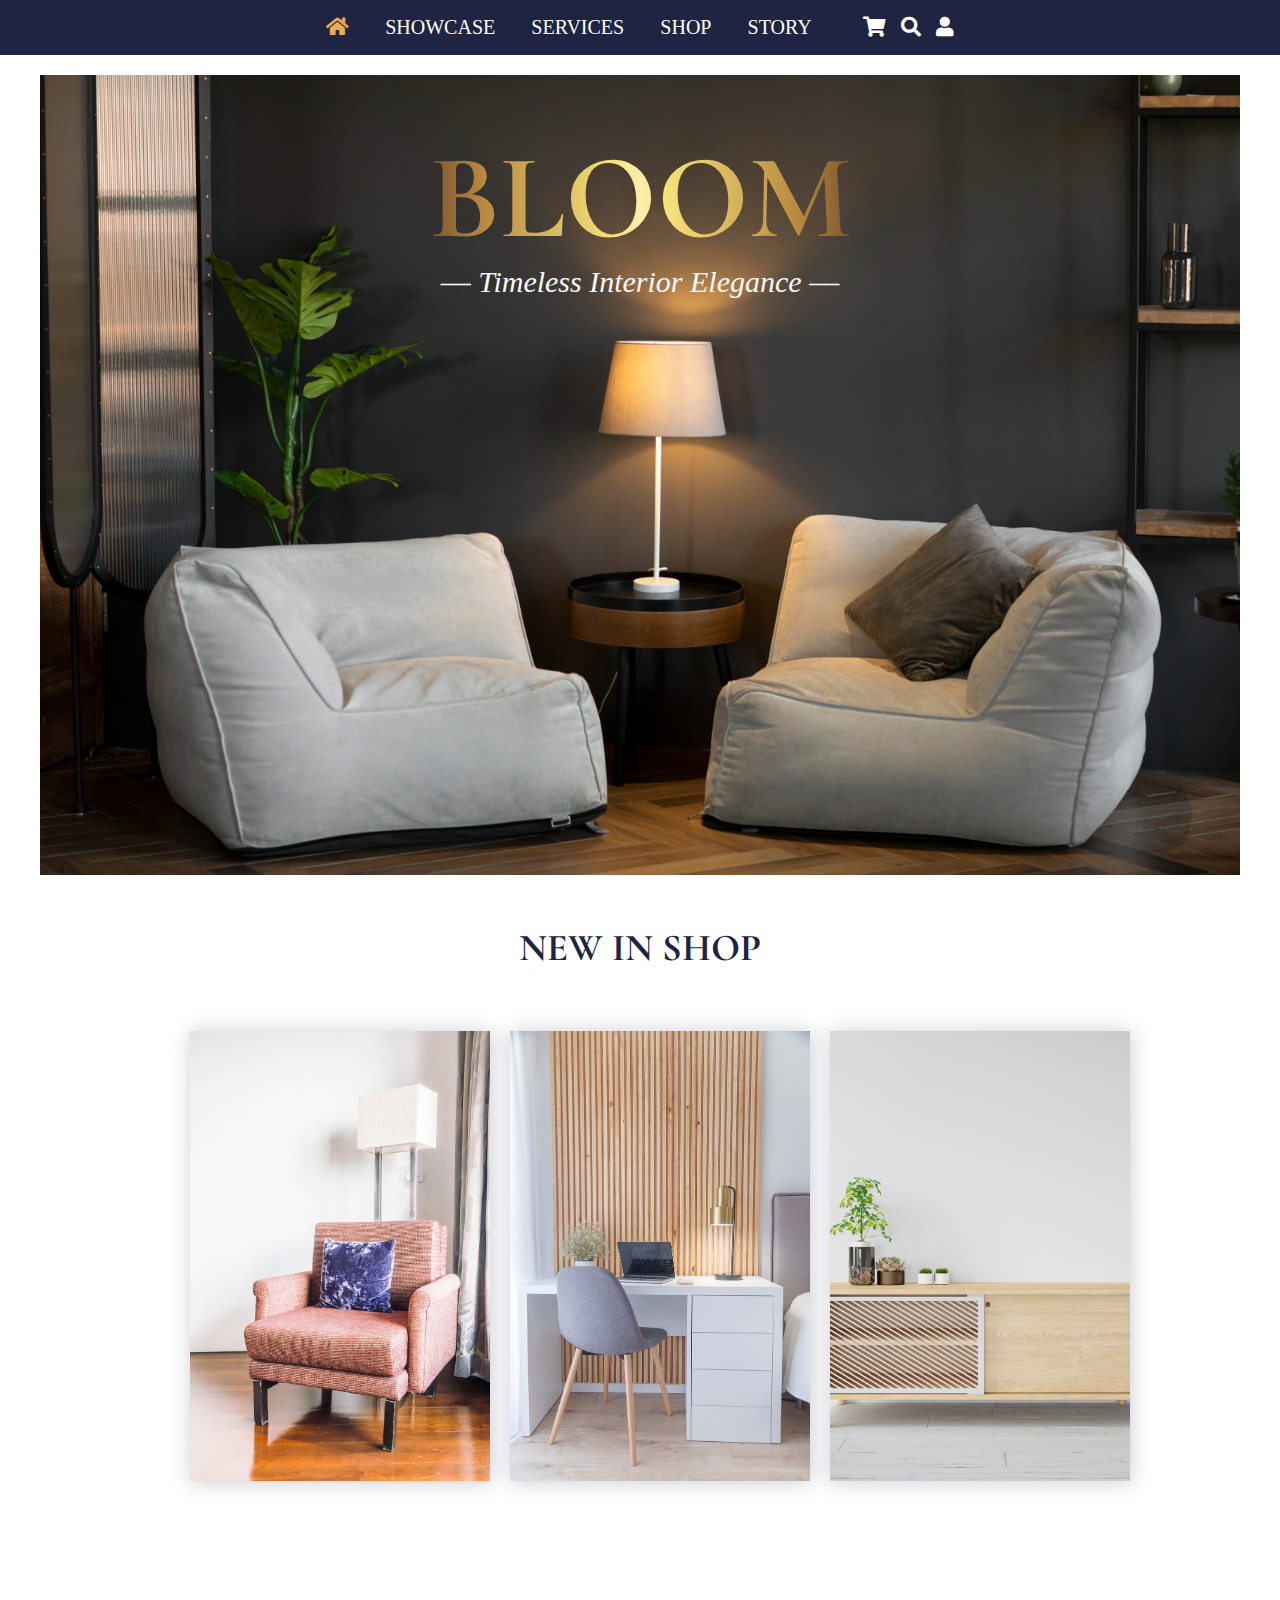
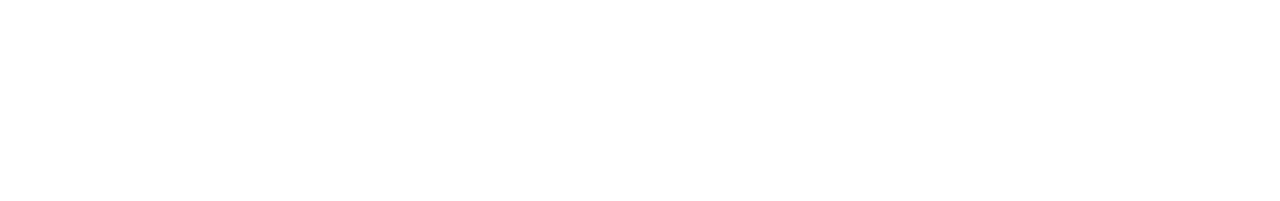
==== index.html @ 9bea9d1a "initial commit" ====
<!DOCTYPE html>
<html>
  <head>
    <title>
        Bloom design
    </title>
    <meta name="viewport" content="width=device-width, initial-scale=1.0">
    <link rel="stylesheet" type="text/css" href="css/main.css" />
    <link rel="stylesheet" href="https://cdnjs.cloudflare.com/ajax/libs/font-awesome/5.15.3/css/all.min.css" />
    <link rel="preconnect" href="https://fonts.googleapis.com">
    <link rel="preconnect" href="https://fonts.gstatic.com" crossorigin>
    <link href="https://fonts.googleapis.com/css2?family=Cormorant+Garamond&display=swap" rel="stylesheet">
    <link rel="preconnect" href="https://fonts.googleapis.com">
    <link rel="preconnect" href="https://fonts.gstatic.com" crossorigin>
    <link href="https://fonts.googleapis.com/css2?family=Cormorant+Garamond&display=swap" rel="stylesheet">
  </head>
    
  <body>
      
    <nav class="navbar">
      <div class="menu-icon" id="menu-icon">
          <div class="bar"></div>
          <div class="bar"></div>
          <div class="bar"></div>
      </div>
      <ul class="menu" id="menu">
          <li class="nav-active"><i class="fas fa-home"></i></li>
          <li>Showcase</li>
          <li>Services</li>
          <li onclick="openShop()">Shop</li>
          <li>Story</li>
          <div class="icons">
              <li onclick="openCart()"><i class="fas fa-shopping-cart"></i></li>
              <li><i class="fas fa-search"></i></li>
              <li><i class="fas fa-user"></i></li>
          </div>
      </ul>
  </nav>
  

    <div class="front-frame">
      <h1 class="bloom-text">Bloom</h1>
      <img src="images/darkpic.jpg" alt="flowers">
      <p>–– Timeless Interior Elegance ––</p>
    </div>

    <div class="new-container">
      <h1>New in Shop</h1>
      <ul class="new-items">
          <li><img src="images/pink-chair.jpg" alt="flowers"></li>
          <li><img src="images/white-table.jpg" alt="flowers"></li>
          <li><img src="images/tv-table.jpg" alt="flowers"></li>
      </ul>
  </div>
  

    <script src = "js/main.js" ></script>
  </body>
</html>
---- css/main.css ----
body {
    margin: 0;
    padding: 0;
    display: flex;
    justify-content: center;
    font-size: 16px;
    /* font-family: 'Cormorant Garamond', serif; */
}

h1 {
    font-family: 'Cormorant Garamond', serif;
}

button {
    cursor: pointer;
    transition: 0.5s;
    border-style: none;
    font-family: Georgia, 'Times New Roman', Times, serif;
}

/* navbar */

nav {
    display: flex;
    justify-content: center;
    background-color: #202443;
    width: 100%;
    position: fixed;
    z-index: 100;
}

nav ul {
    list-style: none;
    display: flex;
    width: 700px;
    justify-content: space-evenly;
    align-items: center;
    padding: 0;
}

nav li {
    color: #ffffff;
    text-transform: uppercase;
    font-size: 20px;
    cursor: pointer;
    transition: 0.5s;
}

.icons {
    display: flex;
    align-items: center;
}

.icons li {
    margin-left: 15px;
}

nav li:hover, .nav-active {
    color: #e8ac54;
}

/* Hamburger icon */

.menu-icon {
    display: none; /* Hide by default for wider screens */
    cursor: pointer;
}

.bar {
    width: 30px;
    height: 3px;
    background-color: #fff;
    margin: 6px 0;
    transition: 0.4s;
}

/* Responsive styles for smaller screens */

@media screen and (max-width: 1000px) {
    .menu-icon {
        display: block;
    }

    .menu {
        display: none; /* Hide the menu items by default */
    }

    .menu.active {
        display: block; /* Show the menu items when active */
    }
}


/* frontpage */

.front-frame {
    display: flex;
    flex-direction: column;
    width: auto;
    margin-top: 75px;
}

.front-frame img {
    width: 1200px;
    align-self: center;
}

.front-frame h1 {
    text-transform: uppercase;
    font-size: 120px;
    margin: 0;
    font-weight: bold;
    background-image: linear-gradient(
     to right,
     #462523 0,
     #b98940 20%,
     #f6e27a 45%,
     #fcefae 50%,
     #f6e27a 55%,
     #b98940 80%,
     #462523 100%
     );
    color:transparent;
    -webkit-background-clip:text;
}

.bloom-text {
    position: absolute;
    padding: 50px;
    align-self: center;
}

.front-frame p {
    font-style: italic;
    position: absolute;
    align-self: center;
    padding-top: 160px;
    font-size: 30px;
    color: #f8f8f8;
}

@media screen and (max-width: 1000px) {
    .front-frame {
        width: 100%;
        height: 50%;
    }
}

/* new items */

.new-container {
    position: absolute;
    margin-top: 900px;
    text-transform: uppercase;
    width: 80%;
    text-align: center;
    padding-bottom: 300px;
}

.new-container h1{
    font-size: 38px;
    margin-bottom: 60px;
    color: #202443;
}

.new-items {
    display: flex;
    justify-content: center;
    list-style: none;
}

.new-items li {
    /* border: 1px solid red; */
    margin-right: 20px;
}

.new-items li:last-child {
    margin-right: 0;
}

.new-items li img{
    width: 300px;
    aspect-ratio: 2/3;
    object-fit: cover;
    box-shadow: 1px 1px 20px #2024433a;
}

/* shop grid */

.search-container {
    margin-top: 100px;
    position: absolute;
  }
  
  .shop-search {
    padding: 8px 12px;
    font-size: 16px;
    border: 1px solid #ccc;
    border-radius: 4px;
    outline: none;
    width: 250px;
  }
  
  .search-button {
    position: absolute;
    top: 50%;
    right: 0px;
    transform: translateY(-50%);
    background-color: #202443;
    border: none;
    border-top-right-radius: 4px;
    border-bottom-right-radius: 4px;
    padding: 8px;
    cursor: pointer;
    font-size: 18px;
  }
  
  .search-button i {
    color: white;
  }

.grid-container {
    display: grid;
    grid-template-columns: repeat(3, 1fr);
    gap: 40px;
    max-width: 1000px;
    margin-top: 200px;
    justify-content: center;
    margin-bottom: 100px;
    padding-left: 10%;
    padding-right: 10%;
  }
  
  .grid-item {
    aspect-ratio:8/10;
    display: flex;
    position: relative;
    box-shadow: 1px 1px 20px #2024433a;
    cursor: pointer;
    transition: 0.5s;
    border-radius: 4px;
  }

  .grid-item:hover {
    transform: scale(1.02);
  }
  
  .grid-item img {
    width: 100%;
    height: 100%;
    object-fit: cover;
    position: relative;
    overflow: hidden;
  }
  
  .item-container {
    display: flex;
    justify-content: space-evenly;
    position: absolute;
    background-color: #f7f6f6;
    width: 100%;
    bottom: 0;
    font-size: 20px;
  }


/* responsive adjustments */

@media screen and (max-width: 1000px) {
    .grid-container {
        grid-template-columns: repeat(2, 0.5fr);
    }
    .zoomed-item-container {
        grid-template-columns: repeat(1, 1fr);
    }
}

@media screen and (max-width: 800px) {
    .grid-container {
        grid-template-columns: 0.7fr;
    }
}

/* item zoomed shop */

.zoomed-item-container {
    display: grid;
    margin-top: 150px;
    background-color: #f2f2f2;
    max-width: 1200px;
    width: 90%;
    box-shadow: 1px 1px 20px #2024433a;
}

.item-info {
    line-height: 2em;
    font-size: 30px;
    text-align: center;
    align-self: center;
}

.item-price {
    font-size: 22px;
    color: #202443;
}

.item-name, .item-price {
    margin: 0;
}

.item-image {
    width: 100%;
}

.input {
    appearance: textfield; 
    width: 70px;
    height: 30px;
    padding: 8px 12px;
    font-size: 20px;
    border: 1px solid #ccc;
    border-radius: 4px;
    outline: none;
    text-align: center;
  }

  .input:focus {
    box-shadow: 0 0 4px #E6B61D;
    border-color: #E6B61D;
  }

  .input::-webkit-inner-spin-button,
  .input::-webkit-outer-spin-button {
    -webkit-appearance: none;
    margin: 0;
  }

.input-wrapper {
    display: flex;
    justify-content: center;
    padding: 0px;
    margin: 30px;
}

.input-control {
    display: flex;
}

.input-control button {
    background-color: #202443;
    color: #f2f2f2;
    width: 25px;
    height: 25px;
    font-size: 20px;
}

.input-control button:hover {
    background-color: #383e6ff6;
}

.plus {
    border-top-right-radius: 4px;
}

.minus {
    align-self: flex-end;
    justify-self: flex-start;
    position: absolute;
    border-bottom-right-radius: 4px;
}

.add-cart {
    border: none;
    background-color: #E6B61D;
    padding: 20px;
    font-size: 18px;
    text-transform: uppercase;
    border-radius: 4px;
    margin-bottom: 30px;
    margin-top: 20px;
}

.add-cart:hover, .cart-total-container button:hover {
    background-color: #e6b71dc6;
}

@media screen and (min-width: 1101px) {
    .zoomed-item-container {
        grid-template-columns: 2fr 1fr;
    }
}

@media screen and (max-width: 1100px) {
    .zoomed-item-container {
        grid-template-columns: 1fr;
    }
    .item-info {
        padding:15px;
    }
}

/* cart */

.cart-container {
    display: flex;
    margin-top: 200px;
    width: 100%;
    justify-content: center;
    position: absolute;
}

.cart-items-container{
    text-align: center;
    font-size: 18px;
    margin-right: 30px;
    width: 400px;
}

.cart-item-box {
    background-color: #f8f8f8;
    padding: 50px;
    margin: 10px;
}

.cart-total-container {
    display: flex;
    align-items: center;
    justify-content: center;
    background-color: #f1f3ff;
    padding: 20px;
    width: 400px;
    height: 300px;
    font-size: 24px;
    text-align: center;
    margin-left: 30px;
    margin-top: 10px;
}

.cart-total-container button{
    background-color: #E6B61D;
    padding: 15px;
    font-size: 20px;
}

.cart-item-image {
    width: 200px;
}

.cart-item-name {
    font-size: 22px;
    font-weight: 700;
}

.cart-item-total {
    font-size: 20px;
    font-weight: 700;
}

.cart-header {
    font-size: 40px;
    margin-top: 100px;
    position: absolute;
    text-align: center;
    width: 100%;
    text-transform: uppercase;
}

@media (max-width: 1000px) {
    .cart-total-container {
        position: absolute;
    }
    .cart-items-container {
        position: absolute;
        margin-top: 400px;
    }
}
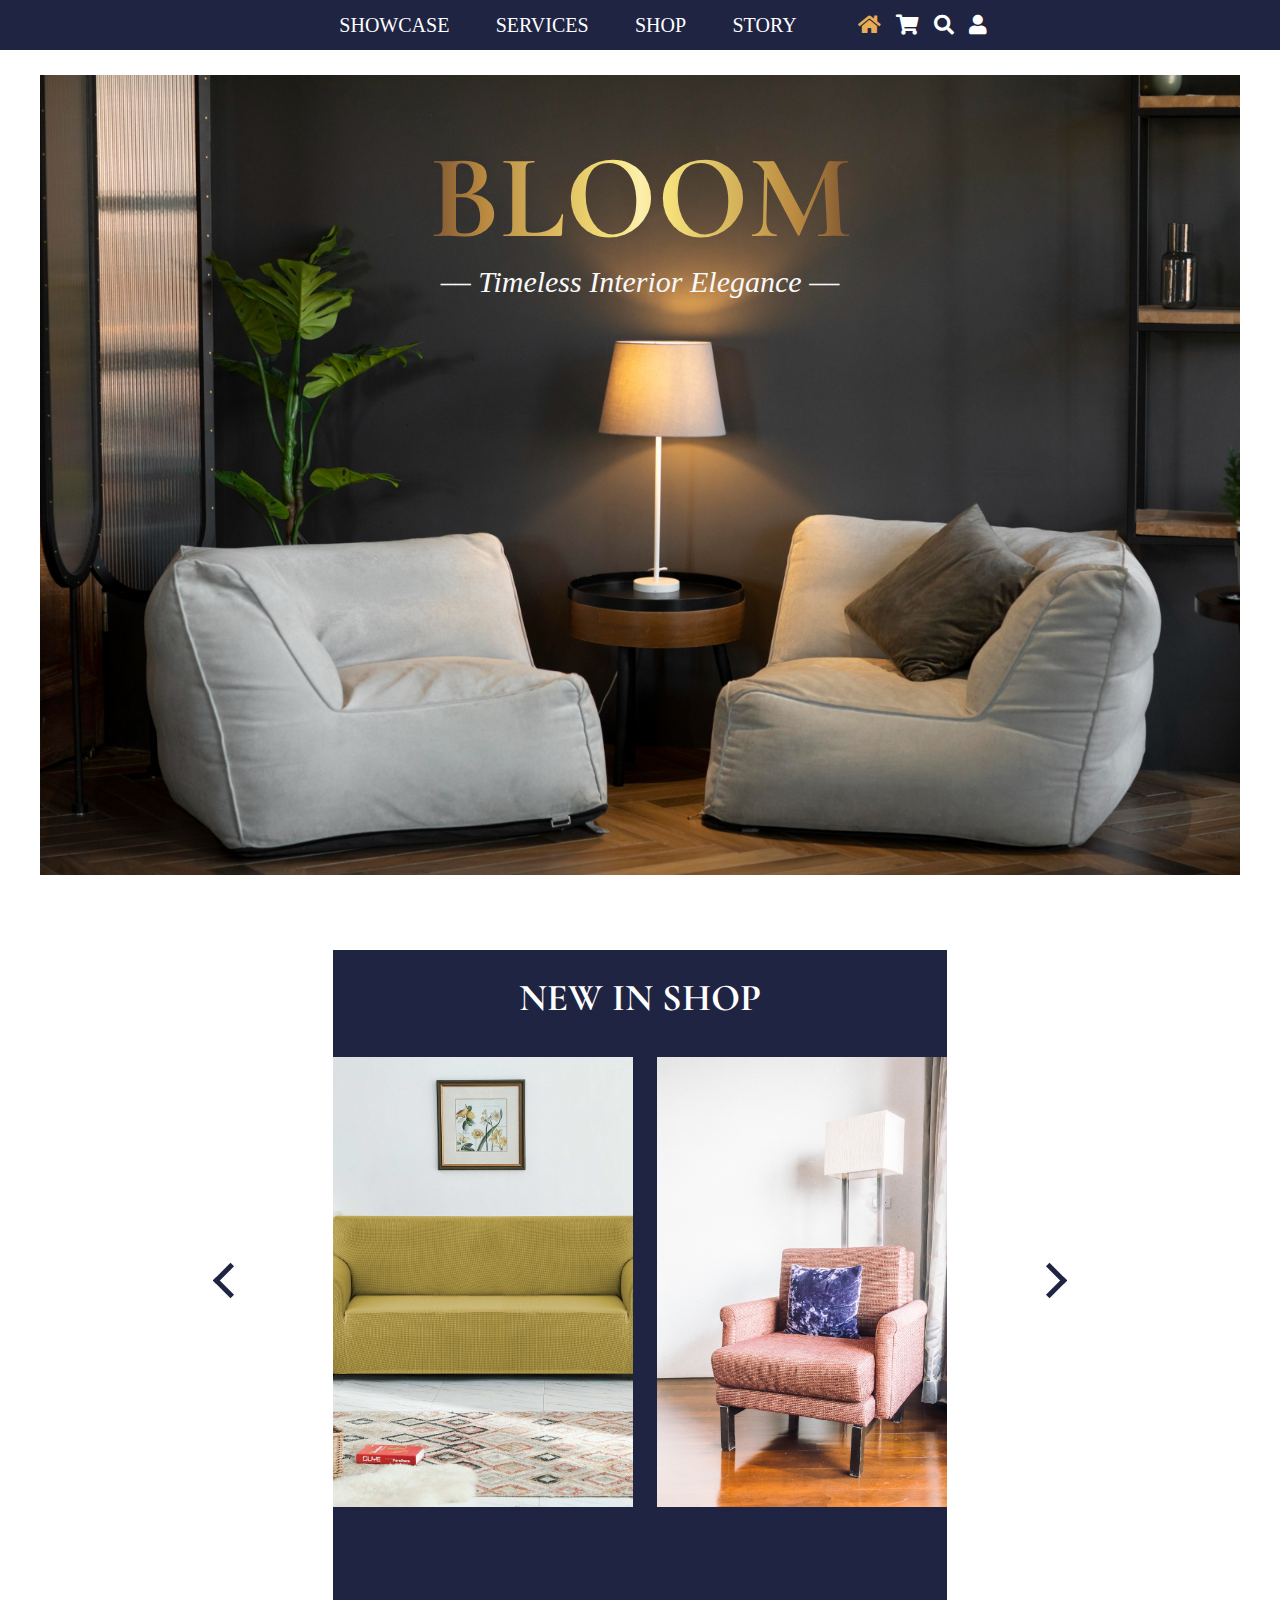
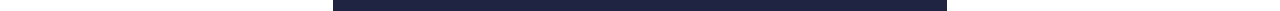
==== commit d9ab1e55: "new items slider added" ====
--- a/index.html
+++ b/index.html
@@ -24,18 +24,18 @@
           <div class="bar"></div>
       </div>
       <ul class="menu" id="menu">
-          <li class="nav-active"><i class="fas fa-home"></i></li>
           <li>Showcase</li>
           <li>Services</li>
           <li onclick="openShop()">Shop</li>
           <li>Story</li>
-          <div class="icons">
-              <li onclick="openCart()"><i class="fas fa-shopping-cart"></i></li>
-              <li><i class="fas fa-search"></i></li>
-              <li><i class="fas fa-user"></i></li>
-          </div>
       </ul>
-  </nav>
+      <div class="icons">
+        <li onclick="openHome()" class="nav-active"><i class="fas fa-home"></i></li>
+        <li onclick="openCart()"><i class="fas fa-shopping-cart"></i></li>
+        <li><i class="fas fa-search"></i></li>
+        <li><i class="fas fa-user"></i></li>
+      </div>
+    </nav>
   
 
     <div class="front-frame">
@@ -44,16 +44,29 @@
       <p>–– Timeless Interior Elegance ––</p>
     </div>
 
-    <div class="new-container">
-      <h1>New in Shop</h1>
-      <ul class="new-items">
-          <li><img src="images/pink-chair.jpg" alt="flowers"></li>
-          <li><img src="images/white-table.jpg" alt="flowers"></li>
-          <li><img src="images/tv-table.jpg" alt="flowers"></li>
-      </ul>
+    <div class="new-view">
+      <button class="arrow left" id="prevBtn"></button>
+      <div class="new-container" id="sliderContainer">
+          <h1>New in Shop</h1>
+          <ul class="new-items" id="slider">
+            <li><img src="images/yellow-sofa.jpg" alt="flowers"></li>
+            <li><img src="images/pink-chair.jpg" alt="flowers"></li>
+            <li><img src="images/white-table.jpg" alt="flowers"></li>
+            <li><img src="images/tv-table.jpg" alt="flowers"></li>
+            <li><img src="images/wooden-shelf.jpg" alt="flowers"></li>
+
+            <li><img src="images/yellow-sofa.jpg" alt="flowers"></li>
+            <li><img src="images/pink-chair.jpg" alt="flowers"></li>
+            <li><img src="images/white-table.jpg" alt="flowers"></li>
+            <li><img src="images/tv-table.jpg" alt="flowers"></li>
+            <li><img src="images/wooden-shelf.jpg" alt="flowers"></li>
+          </ul>
+      </div>
+      <button class="arrow right" id="nextBtn"></button>
   </div>
   
 
     <script src = "js/main.js" ></script>
   </body>
-</html>+</html>
+
--- a/css/main.css
+++ b/css/main.css
@@ -2,6 +2,7 @@
     margin: 0;
     padding: 0;
     display: flex;
+    flex-wrap: wrap;
     justify-content: center;
     font-size: 16px;
     /* font-family: 'Cormorant Garamond', serif; */
@@ -27,15 +28,17 @@
     width: 100%;
     position: fixed;
     z-index: 100;
+    height: 50px;
 }
 
 nav ul {
     list-style: none;
     display: flex;
-    width: 700px;
+    width: 550px;
     justify-content: space-evenly;
     align-items: center;
     padding: 0;
+    height: auto;
 }
 
 nav li {
@@ -49,6 +52,7 @@
 .icons {
     display: flex;
     align-items: center;
+    list-style: none;
 }
 
 .icons li {
@@ -57,6 +61,10 @@
 
 nav li:hover, .nav-active {
     color: #e8ac54;
+}
+
+.menu-icon:hover .bar {
+    background-color: #e8ac54;
 }
 
 /* Hamburger icon */
@@ -64,11 +72,13 @@
 .menu-icon {
     display: none; /* Hide by default for wider screens */
     cursor: pointer;
+    margin-top: 9px;
+    margin-left: 40px;
 }
 
 .bar {
-    width: 30px;
-    height: 3px;
+    width: 25px;
+    height: 2px;
     background-color: #fff;
     margin: 6px 0;
     transition: 0.4s;
@@ -87,6 +97,25 @@
 
     .menu.active {
         display: block; /* Show the menu items when active */
+    }
+
+    
+    nav ul{
+        width: auto;
+        height: 130px;
+        background-color: #202443;
+        margin-top: 50px;
+        position: absolute;
+        padding: 10px;
+        line-height: 2em;
+    }
+
+    nav {
+        justify-content: center;
+    }
+
+    .icons {
+        margin-right: 30px;
     }
 }
 
@@ -139,51 +168,95 @@
     color: #f8f8f8;
 }
 
-@media screen and (max-width: 1000px) {
-    .front-frame {
-        width: 100%;
-        height: 50%;
+@media screen and (max-width: 800px) {
+    .front-frame p {
+        font-size: 22px;
+    }
+    .front-frame h1 {
+        font-size: 100px;
     }
 }
 
 /* new items */
-
-.new-container {
-    position: absolute;
-    margin-top: 900px;
-    text-transform: uppercase;
-    width: 80%;
-    text-align: center;
-    padding-bottom: 300px;
-}
 
 .new-container h1{
     font-size: 38px;
-    margin-bottom: 60px;
-    color: #202443;
+    margin-bottom: 20px;
+    color: #ffffff;
+}
+
+.new-view {
+    position: absolute;
+    margin-top: 950px;
+    width: 80%;
+    display: flex;
+    justify-content: space-evenly;
+}
+
+.new-container {
+    background-color: #202443;
+    text-transform: uppercase;
+    width: 60%;
+    text-align: center;
+    padding-bottom: 80px;
+    overflow: hidden;
+    white-space: nowrap;
 }
 
 .new-items {
-    display: flex;
-    justify-content: center;
+    display: inline-block;
     list-style: none;
+    padding: 0;
+    /* margin: 0; */
 }
 
 .new-items li {
-    /* border: 1px solid red; */
     margin-right: 20px;
-}
-
-.new-items li:last-child {
-    margin-right: 0;
-}
-
-.new-items li img{
+    display: inline-block;
+    overflow: hidden;
+}
+
+.new-items li img {
     width: 300px;
     aspect-ratio: 2/3;
     object-fit: cover;
     box-shadow: 1px 1px 20px #2024433a;
-}
+    transition: transform 0.3s;
+}
+
+.new-items li:hover img {
+    transform: scale(1.03);
+}
+
+.arrow {
+    border: solid #202443;
+    border-width: 0 5px 5px 0;
+    padding: 10px;
+    z-index: 200;
+    background-color: #ffffff;
+    align-self: center;
+  }
+  
+.right {
+    transform: rotate(-45deg);
+    -webkit-transform: rotate(-45deg);
+
+}
+
+.left {
+    transform: rotate(135deg);
+    -webkit-transform: rotate(135deg);
+}
+
+@media screen and (max-width: 500px) {
+    .arrow {
+        padding: 5px;
+    }
+    .new-view {
+        width: 100%;
+    }
+}
+
 
 /* shop grid */
 
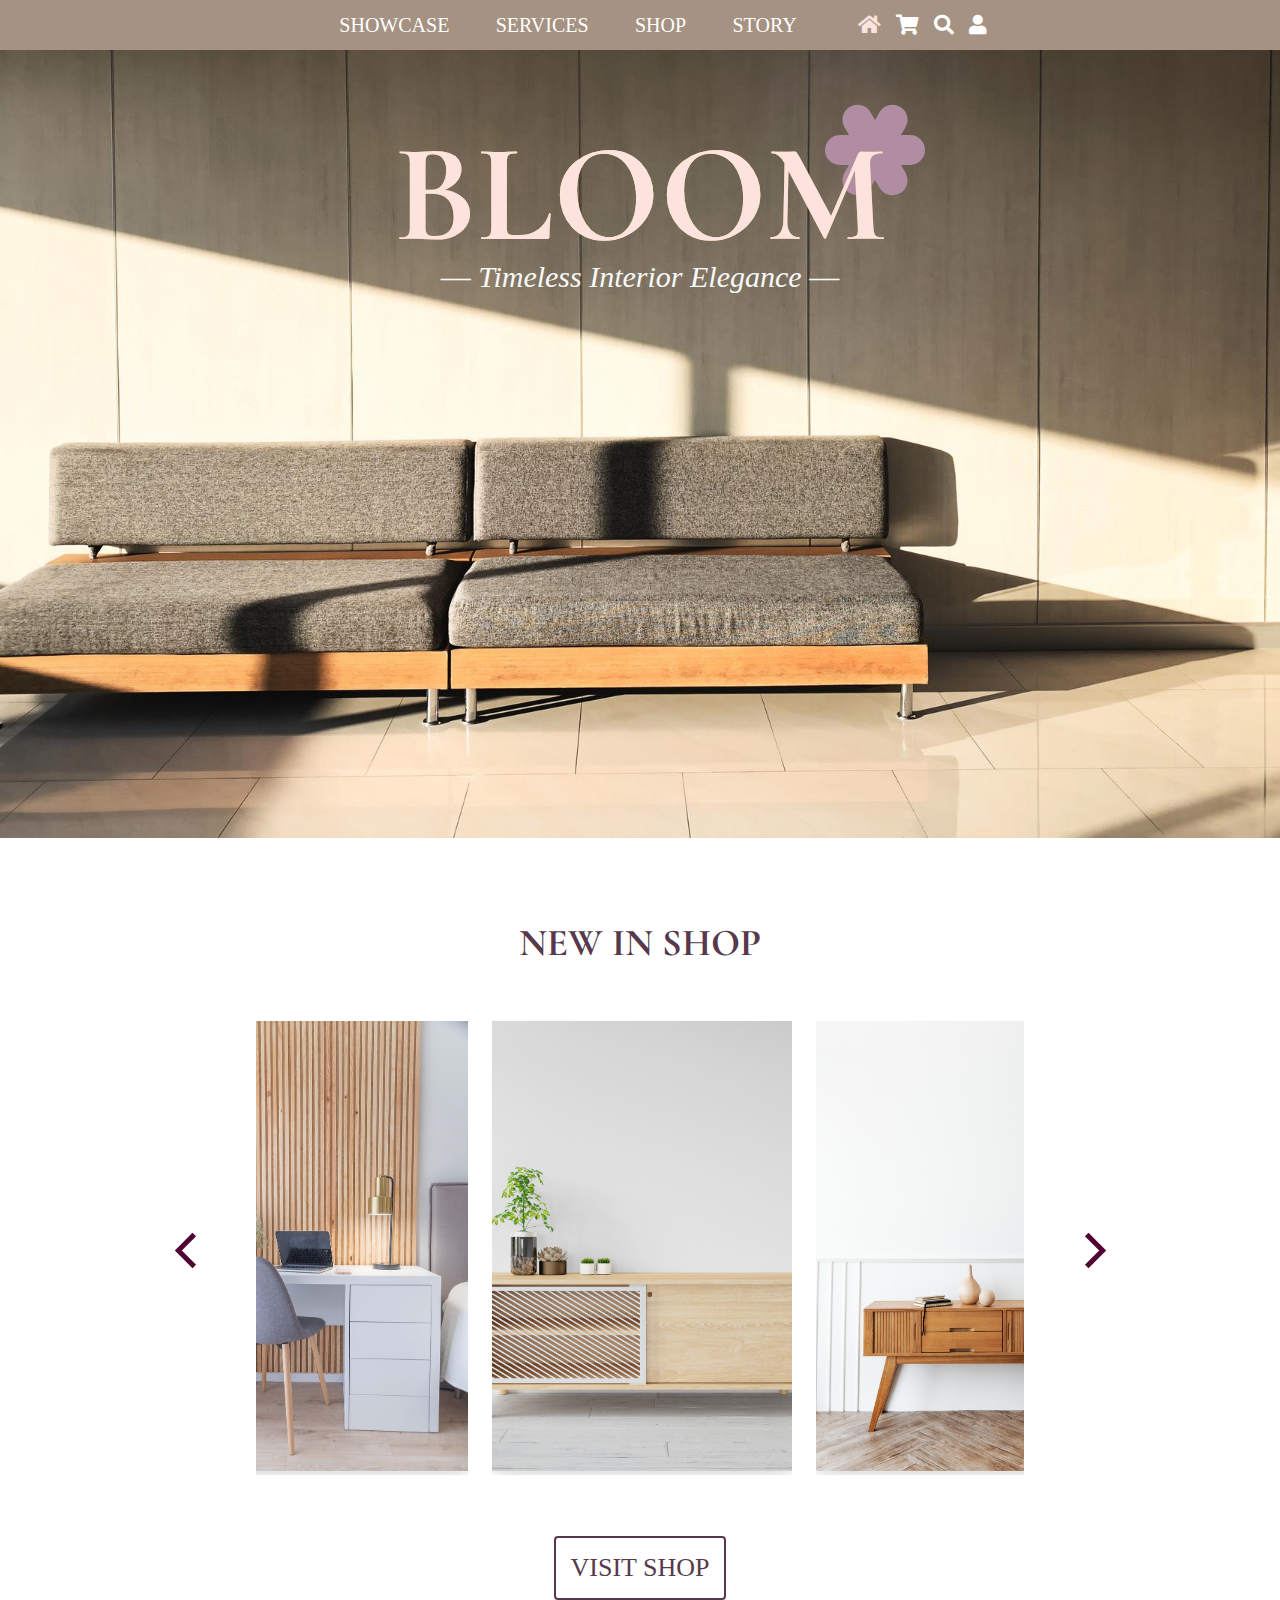
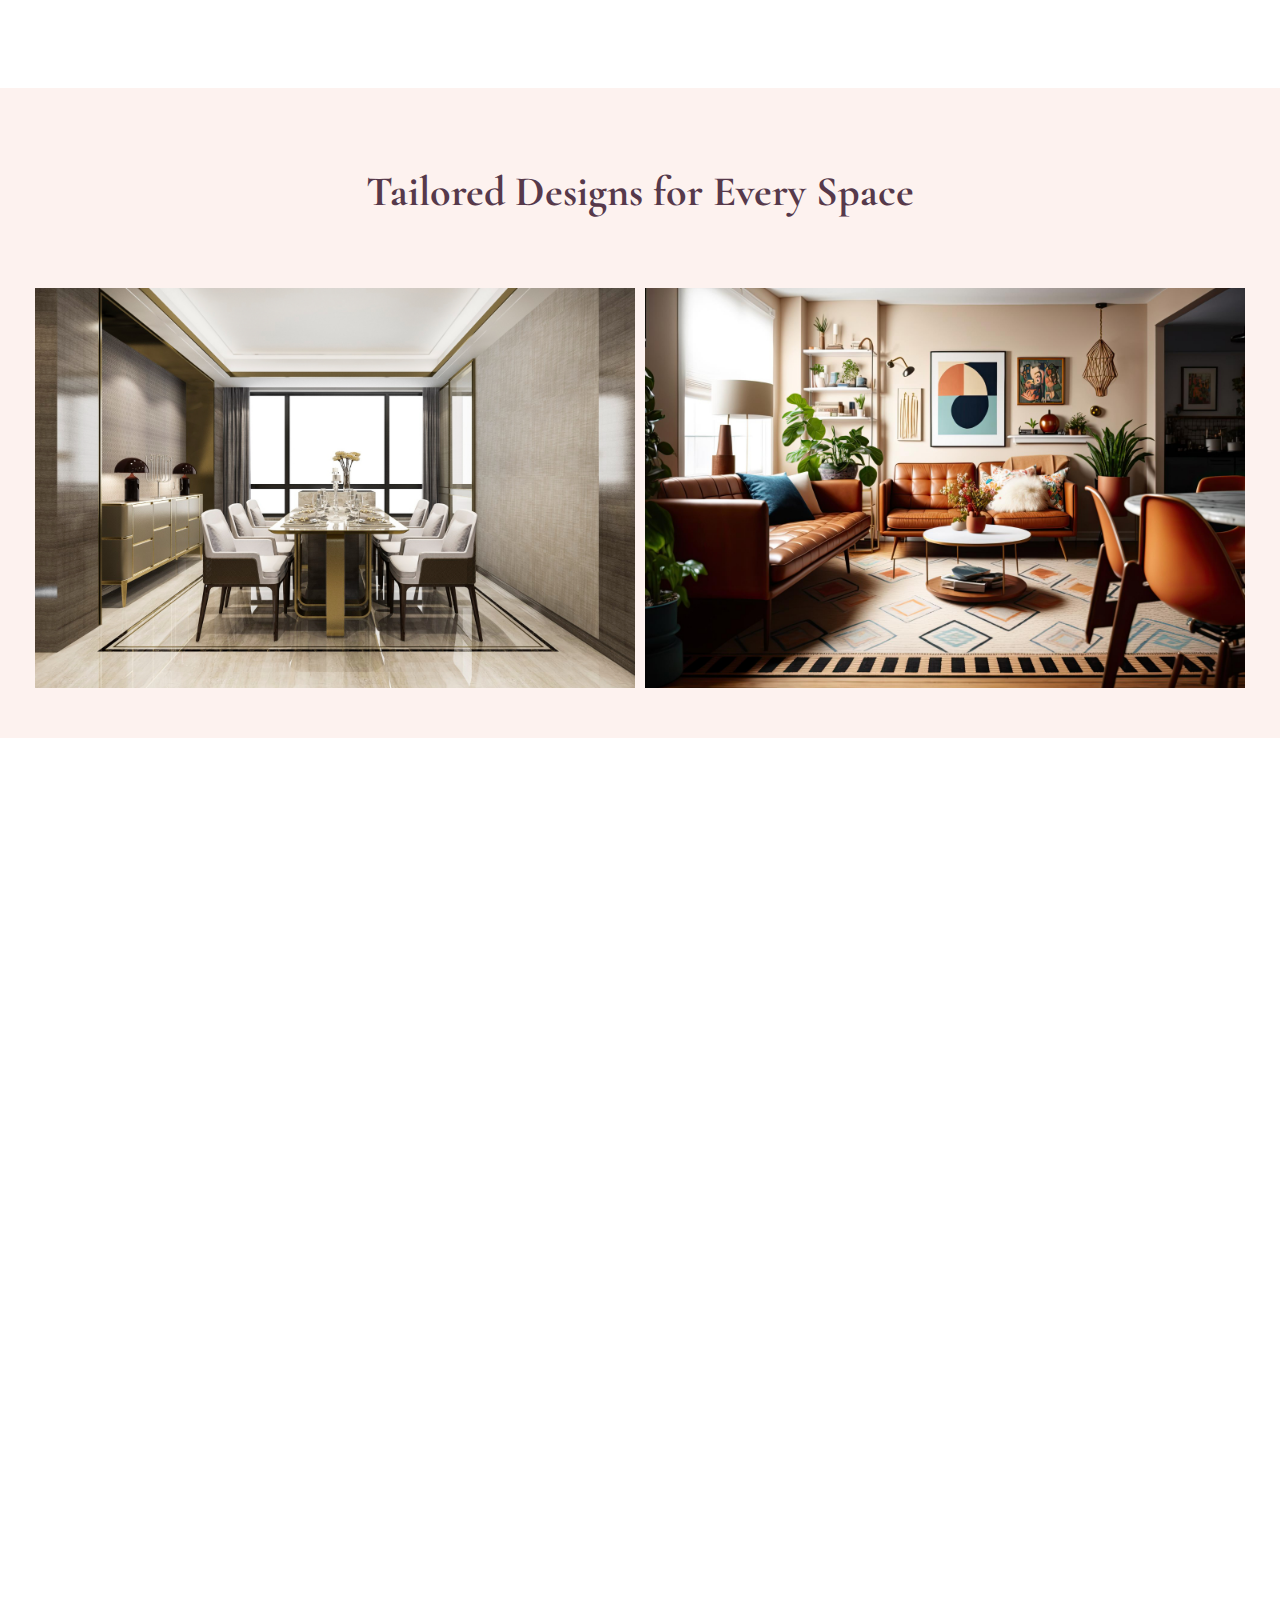
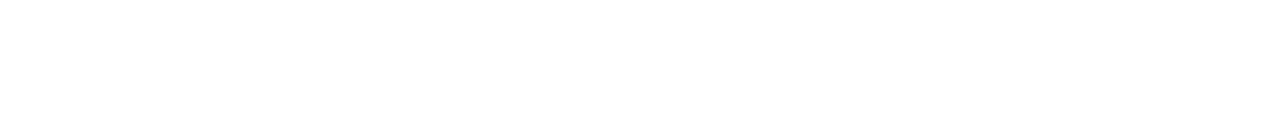
==== commit fe389b2d: "theme change" ====
--- a/index.html
+++ b/index.html
@@ -40,7 +40,13 @@
 
     <div class="front-frame">
       <h1 class="bloom-text">Bloom</h1>
-      <img src="images/darkpic.jpg" alt="flowers">
+      <div class="flower">
+        <div class="flower-head"></div>
+      </div>
+      <!-- <div class="flower flower-left">
+        <div class="flower-head flower-head-left"></div>
+      </div> -->
+      <img class="main-img" src="images/soft-light.jpg" alt="flowers">
       <p>–– Timeless Interior Elegance ––</p>
     </div>
 
@@ -48,22 +54,33 @@
       <button class="arrow left" id="prevBtn"></button>
       <div class="new-container" id="sliderContainer">
           <h1>New in Shop</h1>
+          <button onclick="openShop()" class="new-button">Visit shop</button>
           <ul class="new-items" id="slider">
             <li><img src="images/yellow-sofa.jpg" alt="flowers"></li>
             <li><img src="images/pink-chair.jpg" alt="flowers"></li>
             <li><img src="images/white-table.jpg" alt="flowers"></li>
             <li><img src="images/tv-table.jpg" alt="flowers"></li>
             <li><img src="images/wooden-shelf.jpg" alt="flowers"></li>
+            <li><img src="images/blue-sofa.jpg" alt="flowers"></li>
+            <li><img src="images/green-chair.jpg" alt="flowers"></li>
 
             <li><img src="images/yellow-sofa.jpg" alt="flowers"></li>
             <li><img src="images/pink-chair.jpg" alt="flowers"></li>
             <li><img src="images/white-table.jpg" alt="flowers"></li>
             <li><img src="images/tv-table.jpg" alt="flowers"></li>
             <li><img src="images/wooden-shelf.jpg" alt="flowers"></li>
+            <li><img src="images/blue-sofa.jpg" alt="flowers"></li>
+            <li><img src="images/green-chair.jpg" alt="flowers"></li>
           </ul>
       </div>
       <button class="arrow right" id="nextBtn"></button>
-  </div>
+    </div>
+
+    <div class="rooms-view">
+      <h1>Tailored Designs for Every Space</h1>
+      <img src="images/clean-dining-room.jpg" alt="flowers">
+      <img src="images/warm-room.jpg" alt="flowers">
+    </div>
   
 
     <script src = "js/main.js" ></script>
--- a/css/main.css
+++ b/css/main.css
@@ -24,7 +24,11 @@
 nav {
     display: flex;
     justify-content: center;
-    background-color: #202443;
+    background-color: #8da278;
+    /* background-color: #f2a896; */
+    background-color: #a59282;
+    /* background-color: #9FA2B2; */
+    /* background-color: #9b826f; */
     width: 100%;
     position: fixed;
     z-index: 100;
@@ -60,11 +64,11 @@
 }
 
 nav li:hover, .nav-active {
-    color: #e8ac54;
+    color: #fce3dd
 }
 
 .menu-icon:hover .bar {
-    background-color: #e8ac54;
+    background-color: #fce3dd;
 }
 
 /* Hamburger icon */
@@ -103,7 +107,7 @@
     nav ul{
         width: auto;
         height: 130px;
-        background-color: #202443;
+        background-color: #a59282;
         margin-top: 50px;
         position: absolute;
         padding: 10px;
@@ -126,36 +130,67 @@
     display: flex;
     flex-direction: column;
     width: auto;
+    margin-top: 10px;
+}
+
+.main-img {
+    width: 1500px;
+    align-self: center;
+}
+
+.flower {
+    position: absolute;
+    align-self: center;
     margin-top: 75px;
-}
-
-.front-frame img {
-    width: 1200px;
-    align-self: center;
+    margin-left: 470px;
+}
+
+.flower-head {
+    width: 100px;
+    height: 30px;
+    border-radius: 40px;
+    background-color: #b08da3;
+    margin-top: 50px;
+}
+  
+.flower-head::after, .flower-head::before {
+    content: '';
+    position: absolute;
+    background-color: #b08da3;
+    border-radius: 40px;
+    width: 100px;
+    height: 30px;
+    transform: rotate(60deg);
+}
+  
+.flower-head::before {
+    transform: rotate(-60deg);
 }
 
 .front-frame h1 {
     text-transform: uppercase;
-    font-size: 120px;
+    font-size: 140px;
     margin: 0;
     font-weight: bold;
     background-image: linear-gradient(
      to right,
      #462523 0,
-     #b98940 20%,
+     #b98940 10%,
      #f6e27a 45%,
      #fcefae 50%,
      #f6e27a 55%,
-     #b98940 80%,
+     #b98940 90%,
      #462523 100%
      );
     color:transparent;
     -webkit-background-clip:text;
+    color: #fce3dd;
+    z-index: 10;
 }
 
 .bloom-text {
     position: absolute;
-    padding: 50px;
+    padding: 100px;
     align-self: center;
 }
 
@@ -163,51 +198,91 @@
     font-style: italic;
     position: absolute;
     align-self: center;
-    padding-top: 160px;
+    padding-top: 220px;
     font-size: 30px;
     color: #f8f8f8;
 }
 
 @media screen and (max-width: 800px) {
     .front-frame p {
+        margin-top: 30px;
         font-size: 22px;
     }
     .front-frame h1 {
+        margin-top: 40px;
         font-size: 100px;
     }
+
+.flower {
+    margin-top: 105px;
+    margin-left: 330px;
+}
+
+.flower-head {
+    width: 60px;
+    height: 18px;
+    border-radius: 40px;
+}
+  
+.flower-head::after, .flower-head::before {
+    border-radius: 40px;
+    width: 60px;
+    height: 18px;
+}
+
 }
 
 /* new items */
 
-.new-container h1{
-    font-size: 38px;
-    margin-bottom: 20px;
-    color: #ffffff;
-}
-
 .new-view {
     position: absolute;
-    margin-top: 950px;
+    margin-top: 900px;
     width: 80%;
     display: flex;
     justify-content: space-evenly;
 }
 
 .new-container {
-    background-color: #202443;
+    height: 700px;
+    display: flex;
+    justify-content: center;
+    /* background-color: #A4907C; */
     text-transform: uppercase;
-    width: 60%;
+    width: 75%;
     text-align: center;
-    padding-bottom: 80px;
     overflow: hidden;
     white-space: nowrap;
 }
 
+.new-container h1{
+    position: absolute;
+    font-size: 38px;
+    align-self: flex-start;
+    color: #56394b;
+    /* color: #504136; */
+    margin-top: 20px;
+}
+
+.new-button{
+    position: absolute;
+    align-self: flex-end;
+    text-transform: uppercase;
+    margin-bottom: 0px;
+    font-size: 26px;
+    padding: 15px;
+    border: 2px solid #56394b;
+    /* background-color: #A4907C; */
+    background-color: #ffffff;
+    color: #56394b;
+    border-radius: 4px;
+}
+
 .new-items {
+    align-self: center;
     display: inline-block;
     list-style: none;
     padding: 0;
-    /* margin: 0; */
+    transition: 0.6s;
 }
 
 .new-items li {
@@ -228,8 +303,9 @@
     transform: scale(1.03);
 }
 
+
 .arrow {
-    border: solid #202443;
+    border: solid #500232;
     border-width: 0 5px 5px 0;
     padding: 10px;
     z-index: 200;
@@ -257,6 +333,32 @@
     }
 }
 
+/* rooms view */
+
+.rooms-view {
+    display: flex;
+    justify-content: center;
+    width: 100%;
+    margin-top: 850px;
+    gap: 10px;
+    margin-bottom: 1000px;
+    background-color: #fdf2ef;
+    padding: 50px;
+    height: 550px;
+}
+
+.rooms-view img {
+    width: 600px;
+    height: 400px;
+    align-self: flex-end;
+}
+
+.rooms-view h1 {
+    color: #56394b;
+    position: absolute;
+    align-self: flex-start;
+    font-size: 42px;
+}
 
 /* shop grid */
 
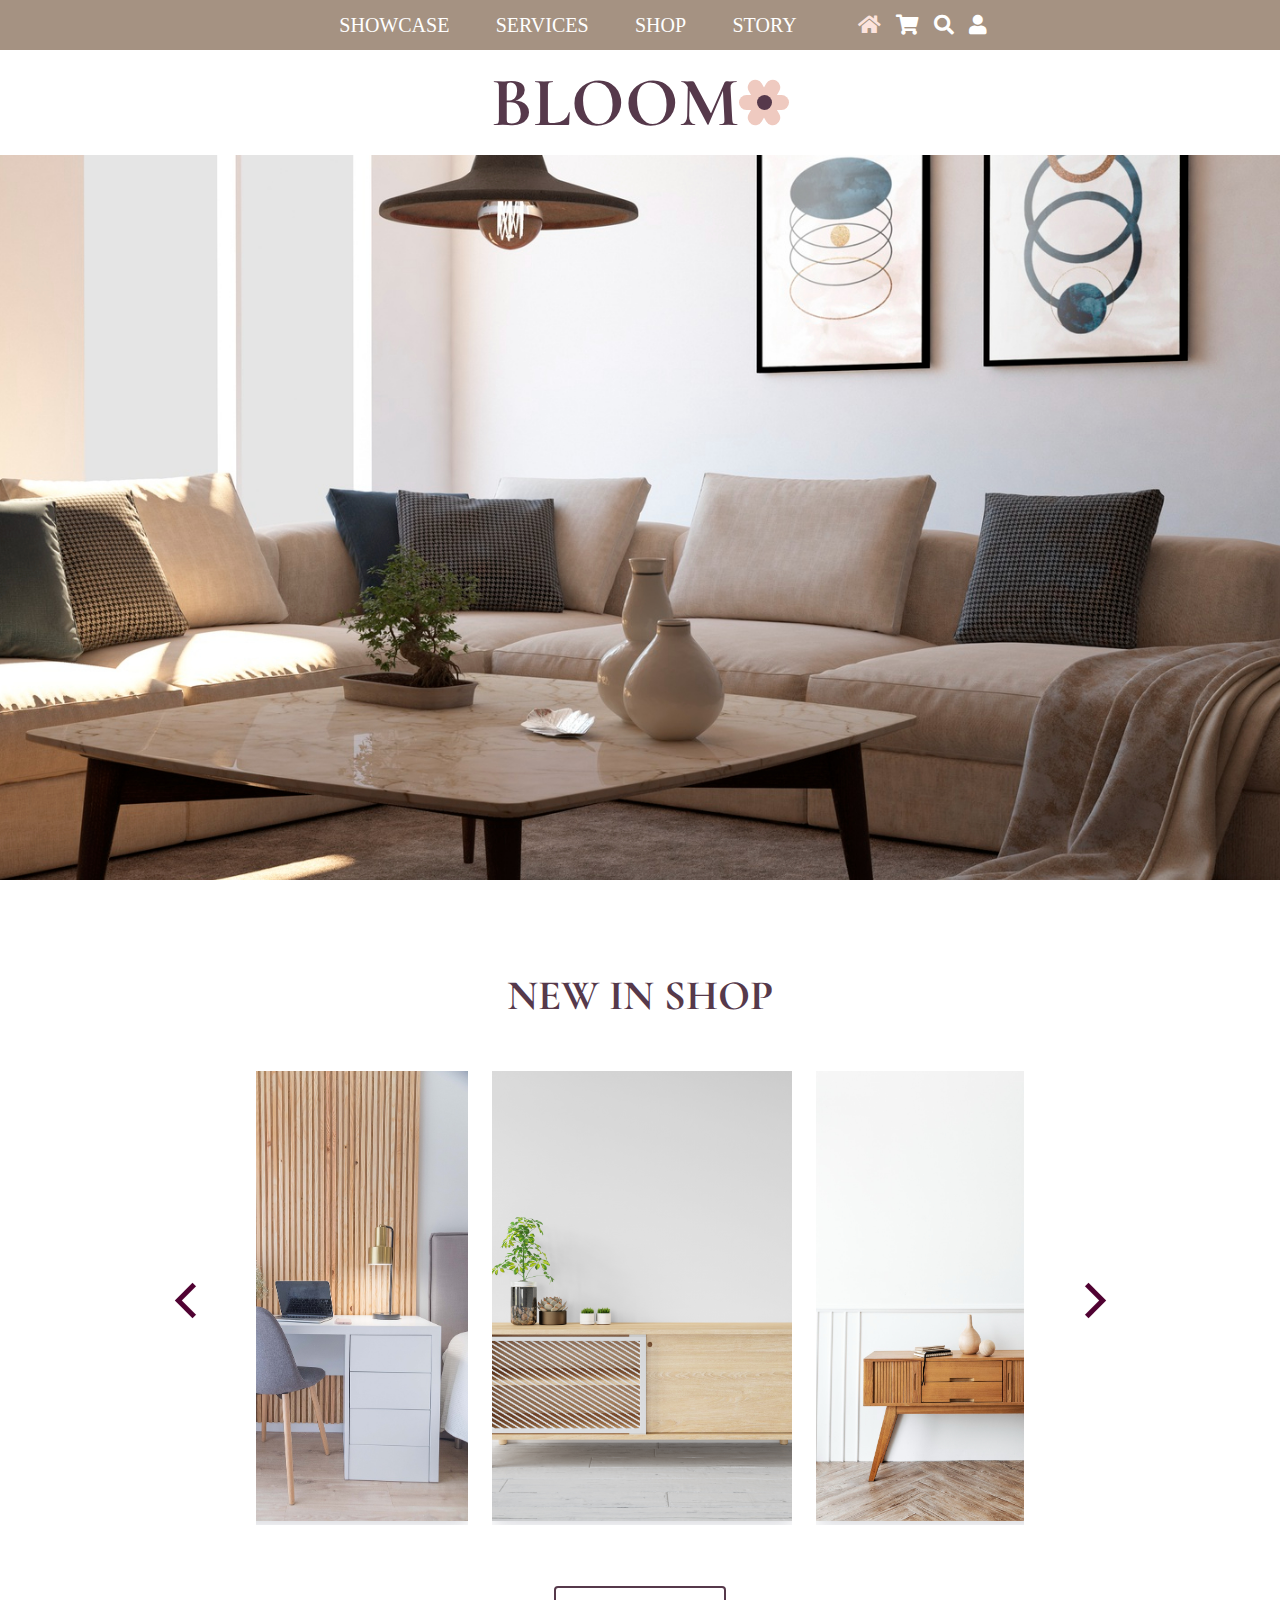
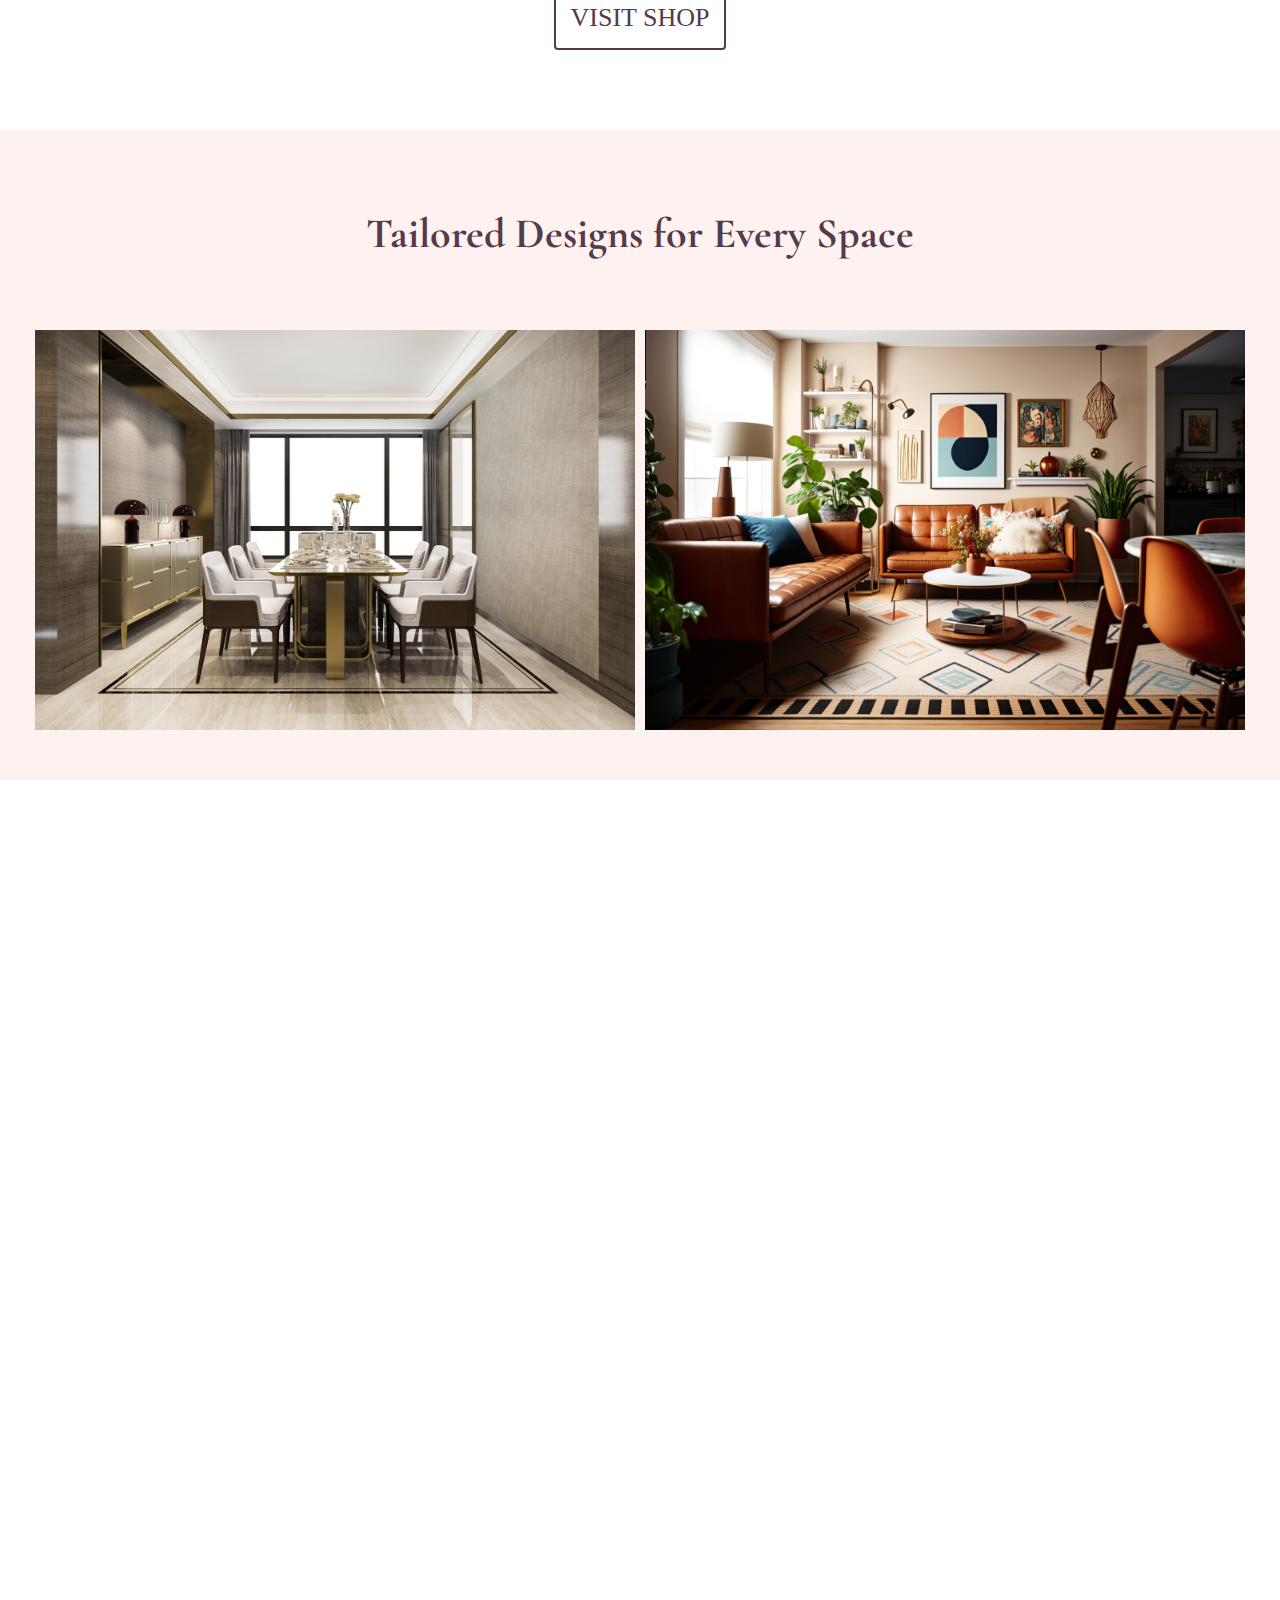
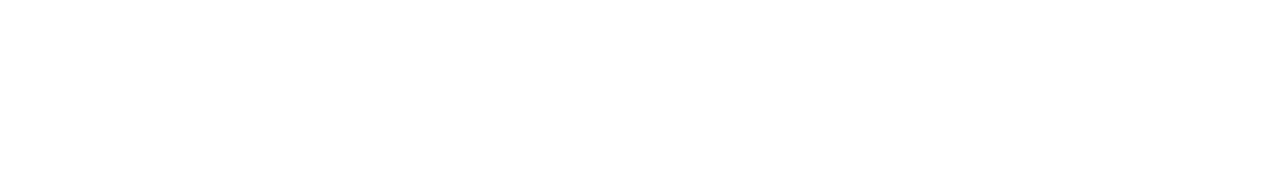
==== commit 4bced60d: "new look" ====
--- a/index.html
+++ b/index.html
@@ -39,15 +39,15 @@
   
 
     <div class="front-frame">
-      <h1 class="bloom-text">Bloom</h1>
-      <div class="flower">
-        <div class="flower-head"></div>
+      <div class="logo">
+        <h1 class="bloom-text">Bloom</h1>
+        <div class="flower">
+          <div class="flower-head"></div>
+          <div class="small-circle"></div>
+        </div>
       </div>
-      <!-- <div class="flower flower-left">
-        <div class="flower-head flower-head-left"></div>
-      </div> -->
-      <img class="main-img" src="images/soft-light.jpg" alt="flowers">
-      <p>–– Timeless Interior Elegance ––</p>
+      <img class="main-img" src="images/newest2.jpg" alt="flowers">
+      <!-- <p>–– Timeless Interior Elegance ––</p> -->
     </div>
 
     <div class="new-view">
--- a/css/main.css
+++ b/css/main.css
@@ -130,36 +130,36 @@
     display: flex;
     flex-direction: column;
     width: auto;
-    margin-top: 10px;
+    margin-top: 50px;
 }
 
 .main-img {
-    width: 1500px;
+    width: 1800px;
     align-self: center;
+    height: 830px;
+    object-fit: cover;
 }
 
 .flower {
-    position: absolute;
-    align-self: center;
-    margin-top: 75px;
-    margin-left: 470px;
+    display: flex;
+    align-items: center;
+    justify-content: center;
 }
 
 .flower-head {
-    width: 100px;
-    height: 30px;
+    width: 50px;
+    height: 15px;
     border-radius: 40px;
-    background-color: #b08da3;
-    margin-top: 50px;
+    background-color: #efcac0;
 }
   
 .flower-head::after, .flower-head::before {
     content: '';
     position: absolute;
-    background-color: #b08da3;
+    background-color: #efcac0;
     border-radius: 40px;
-    width: 100px;
-    height: 30px;
+    width: 50px;
+    height: 15px;
     transform: rotate(60deg);
 }
   
@@ -167,68 +167,64 @@
     transform: rotate(-60deg);
 }
 
+.logo {
+    position: absolute;
+    background-color: #ffffff;
+    display: flex;
+    align-items: center;
+    justify-content: center;
+    width: 1800px;;
+    padding-top: 10px;
+    padding-bottom: 10px;
+
+}
+
+.small-circle {
+    position: absolute;
+    width: 15px;
+    height: 15px;
+    background-color: #56394b;
+    border-radius: 50%;
+}
+
 .front-frame h1 {
     text-transform: uppercase;
-    font-size: 140px;
+    font-size: 70px;
     margin: 0;
     font-weight: bold;
-    background-image: linear-gradient(
-     to right,
-     #462523 0,
-     #b98940 10%,
-     #f6e27a 45%,
-     #fcefae 50%,
-     #f6e27a 55%,
-     #b98940 90%,
-     #462523 100%
-     );
-    color:transparent;
-    -webkit-background-clip:text;
-    color: #fce3dd;
+    color: #56394b;
     z-index: 10;
-}
-
-.bloom-text {
-    position: absolute;
-    padding: 100px;
-    align-self: center;
 }
 
 .front-frame p {
     font-style: italic;
     position: absolute;
     align-self: center;
-    padding-top: 220px;
-    font-size: 30px;
-    color: #f8f8f8;
+    padding-top: 670px;
+    font-size: 42px;
+    color: #ffffff;
 }
 
 @media screen and (max-width: 800px) {
     .front-frame p {
-        margin-top: 30px;
-        font-size: 22px;
+        margin-top: 40px;
+        font-size: 26px;
     }
     .front-frame h1 {
-        margin-top: 40px;
-        font-size: 100px;
-    }
-
-.flower {
-    margin-top: 105px;
-    margin-left: 330px;
-}
-
-.flower-head {
-    width: 60px;
-    height: 18px;
-    border-radius: 40px;
-}
-  
-.flower-head::after, .flower-head::before {
-    border-radius: 40px;
-    width: 60px;
-    height: 18px;
-}
+        font-size: 50px;
+    }
+
+    .flower-head {
+        width: 40px;
+        height: 13px;
+        border-radius: 40px;
+    }
+    
+    .flower-head::after, .flower-head::before {
+        border-radius: 40px;
+        width: 40px;
+        height: 13px;
+    }
 
 }
 
@@ -236,7 +232,7 @@
 
 .new-view {
     position: absolute;
-    margin-top: 900px;
+    margin-top: 950px;
     width: 80%;
     display: flex;
     justify-content: space-evenly;
@@ -246,7 +242,6 @@
     height: 700px;
     display: flex;
     justify-content: center;
-    /* background-color: #A4907C; */
     text-transform: uppercase;
     width: 75%;
     text-align: center;
@@ -256,10 +251,9 @@
 
 .new-container h1{
     position: absolute;
-    font-size: 38px;
+    font-size: 42px;
     align-self: flex-start;
     color: #56394b;
-    /* color: #504136; */
     margin-top: 20px;
 }
 
@@ -381,7 +375,7 @@
     top: 50%;
     right: 0px;
     transform: translateY(-50%);
-    background-color: #202443;
+    background-color: #56394b;
     border: none;
     border-top-right-radius: 4px;
     border-bottom-right-radius: 4px;
@@ -391,7 +385,7 @@
   }
   
   .search-button i {
-    color: white;
+    color: #ffffff;
   }
 
 .grid-container {
@@ -410,7 +404,7 @@
     aspect-ratio:8/10;
     display: flex;
     position: relative;
-    box-shadow: 1px 1px 20px #2024433a;
+    box-shadow: 0px 0px 10px #a5928269;
     cursor: pointer;
     transition: 0.5s;
     border-radius: 4px;
@@ -432,7 +426,7 @@
     display: flex;
     justify-content: space-evenly;
     position: absolute;
-    background-color: #f7f6f6;
+    background-color: #EEEAE7;
     width: 100%;
     bottom: 0;
     font-size: 20px;
@@ -576,6 +570,16 @@
 
 /* cart */
 
+.cart-header {
+    font-size: 40px;
+    margin-top: 100px;
+    position: absolute;
+    text-align: center;
+    width: 100%;
+    text-transform: uppercase;
+    color: #56394b;
+}
+
 .cart-container {
     display: flex;
     margin-top: 200px;
@@ -592,7 +596,7 @@
 }
 
 .cart-item-box {
-    background-color: #f8f8f8;
+    background-color: #f7f4f1;
     padding: 50px;
     margin: 10px;
 }
@@ -601,7 +605,7 @@
     display: flex;
     align-items: center;
     justify-content: center;
-    background-color: #f1f3ff;
+    background-color: #fff8f6;
     padding: 20px;
     width: 400px;
     height: 300px;
@@ -612,9 +616,11 @@
 }
 
 .cart-total-container button{
-    background-color: #E6B61D;
+    background-color: #56394b;
     padding: 15px;
     font-size: 20px;
+    color: #ffffff;
+    margin-top: 30px;
 }
 
 .cart-item-image {
@@ -631,15 +637,6 @@
     font-weight: 700;
 }
 
-.cart-header {
-    font-size: 40px;
-    margin-top: 100px;
-    position: absolute;
-    text-align: center;
-    width: 100%;
-    text-transform: uppercase;
-}
-
 @media (max-width: 1000px) {
     .cart-total-container {
         position: absolute;
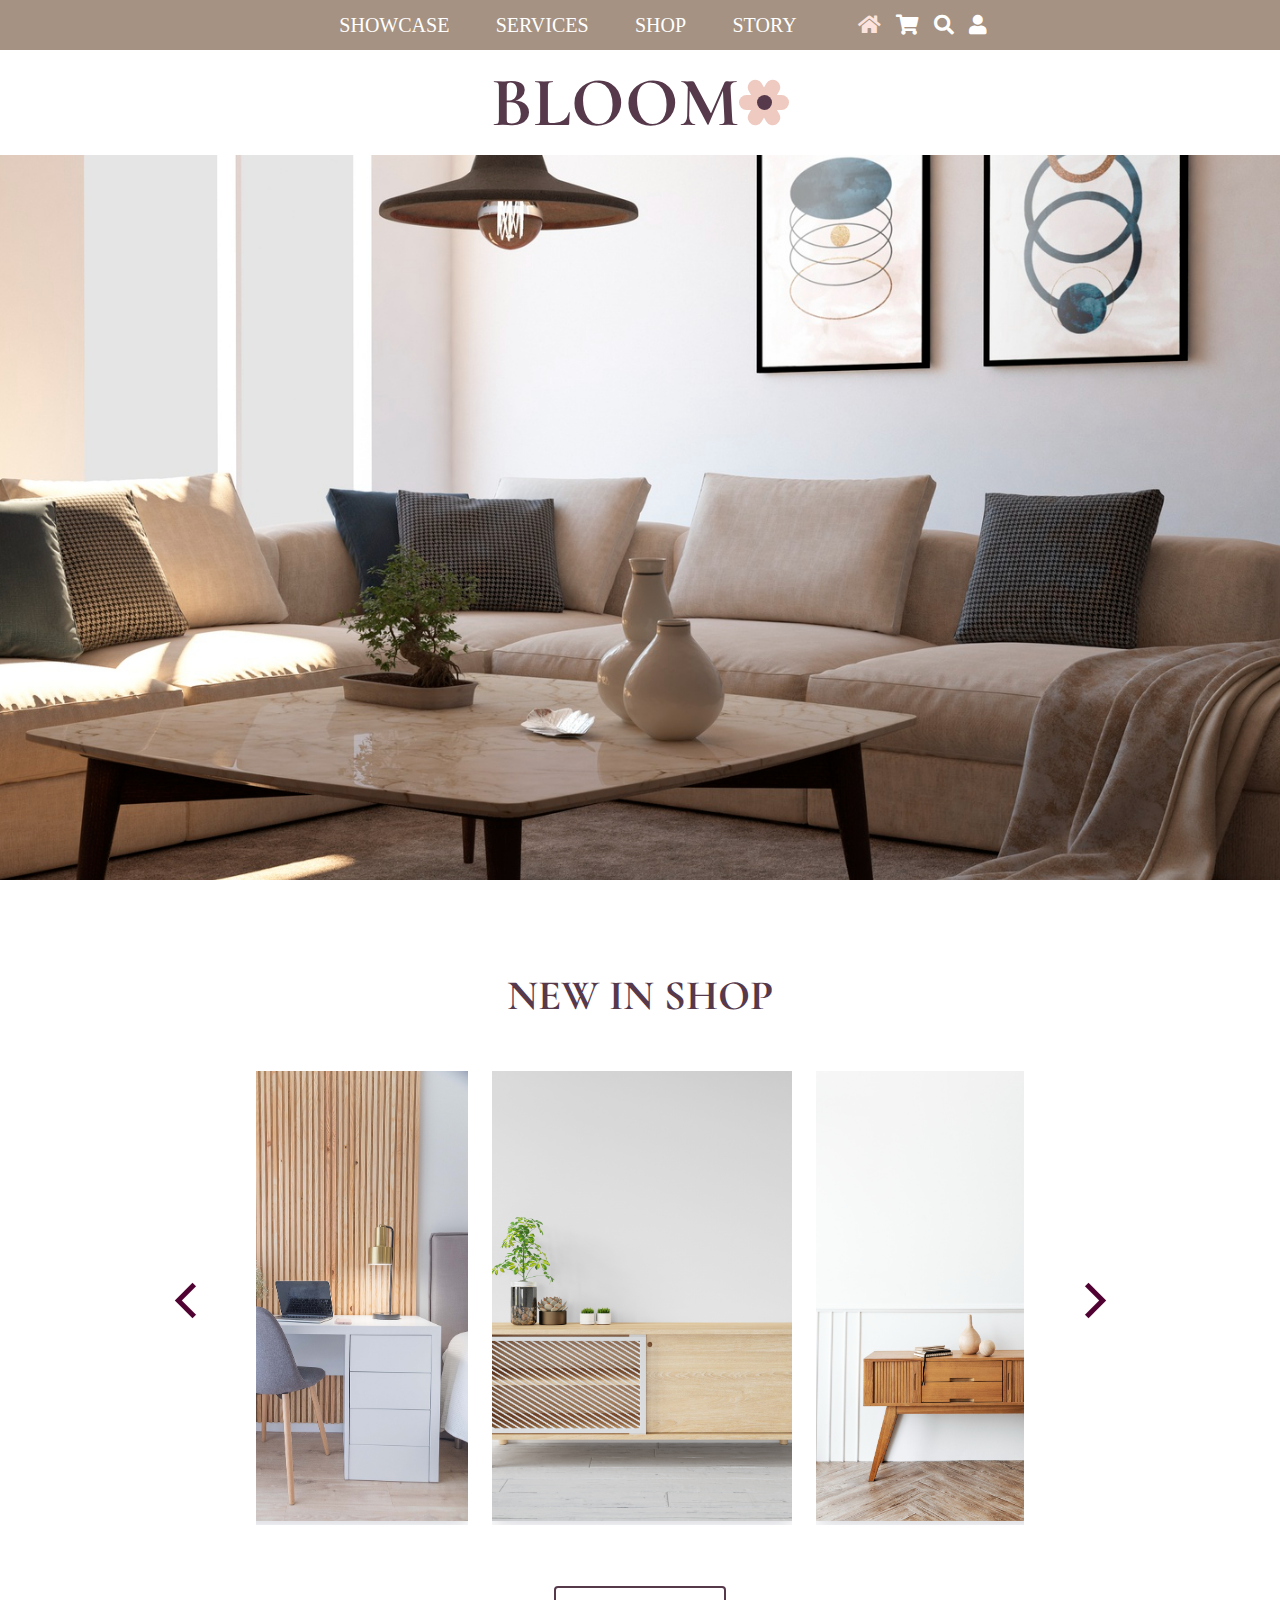
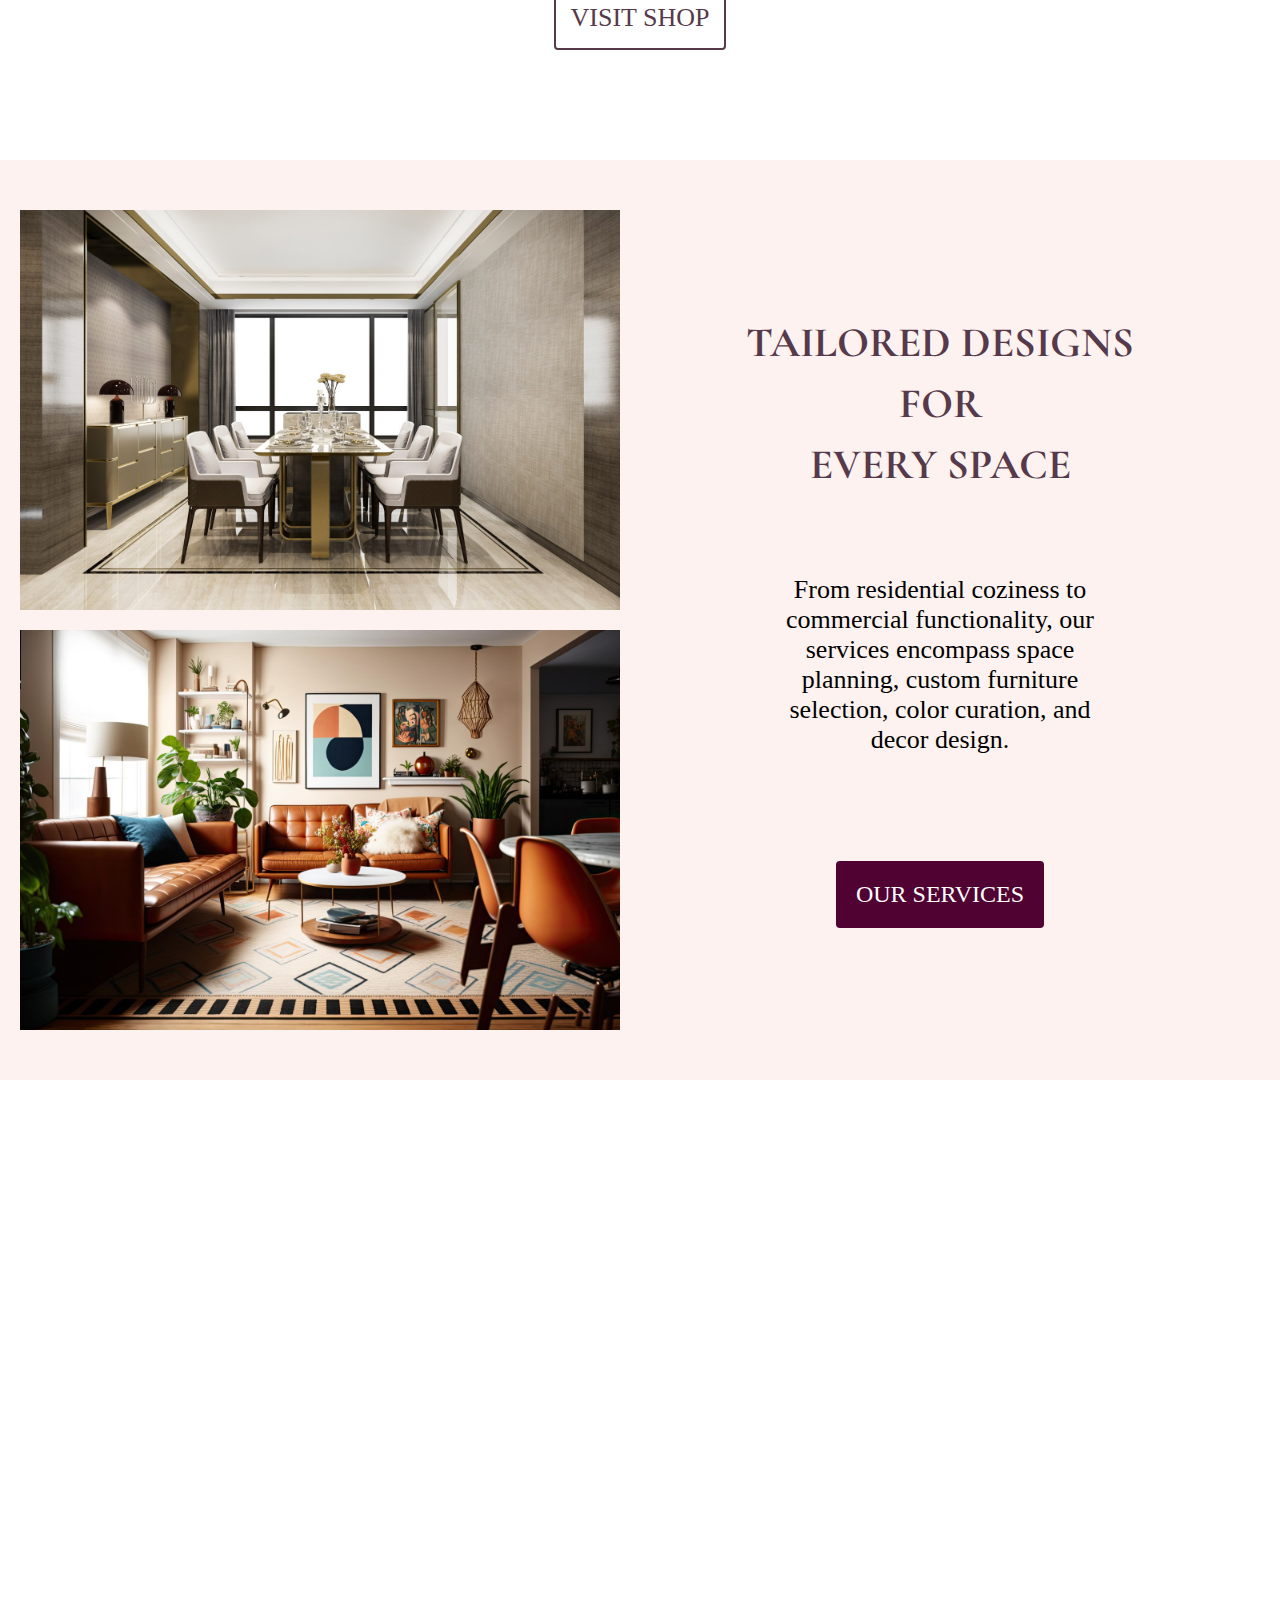
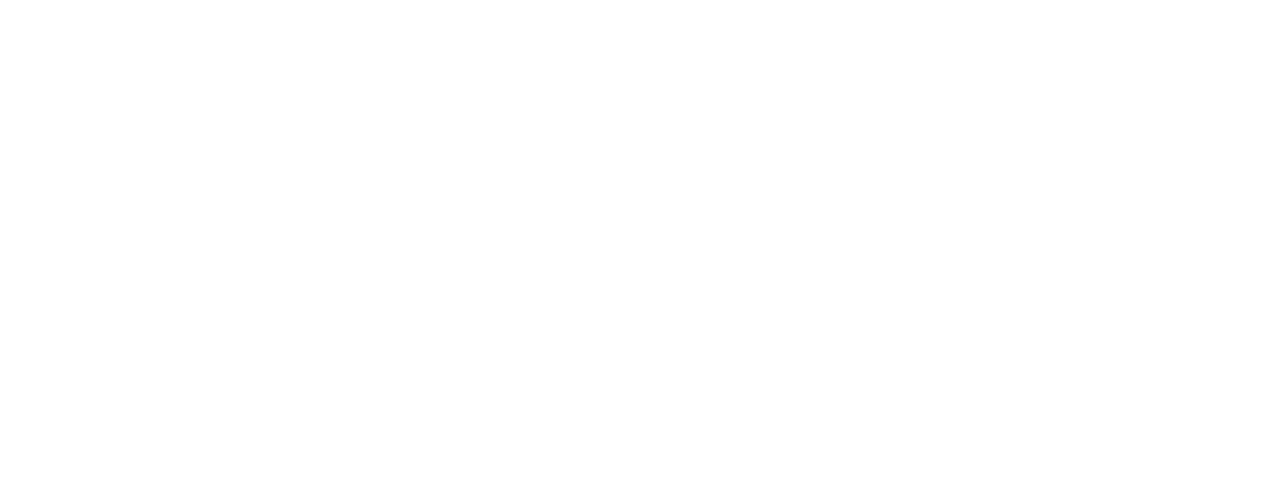
==== commit 82dc716f: "shop optimized" ====
--- a/index.html
+++ b/index.html
@@ -77,9 +77,18 @@
     </div>
 
     <div class="rooms-view">
-      <h1>Tailored Designs for Every Space</h1>
-      <img src="images/clean-dining-room.jpg" alt="flowers">
-      <img src="images/warm-room.jpg" alt="flowers">
+      <div class="services-images">
+        <img src="images/clean-dining-room.jpg" alt="flowers">
+        <img src="images/warm-room.jpg" alt="flowers">
+      </div>
+      <div class="services-text">
+        <h1>Tailored Designs</h1><h1>for</h1><h1>Every Space</h1>
+        <p>From residential coziness to commercial functionality, our services encompass
+          space planning, custom furniture selection, color curation,
+           and decor design.</p>
+  
+        <button class="services-button">Our Services</button>
+      </div>
     </div>
   
 
--- a/css/main.css
+++ b/css/main.css
@@ -5,7 +5,6 @@
     flex-wrap: wrap;
     justify-content: center;
     font-size: 16px;
-    /* font-family: 'Cormorant Garamond', serif; */
 }
 
 h1 {
@@ -25,10 +24,7 @@
     display: flex;
     justify-content: center;
     background-color: #8da278;
-    /* background-color: #f2a896; */
     background-color: #a59282;
-    /* background-color: #9FA2B2; */
-    /* background-color: #9b826f; */
     width: 100%;
     position: fixed;
     z-index: 100;
@@ -74,7 +70,7 @@
 /* Hamburger icon */
 
 .menu-icon {
-    display: none; /* Hide by default for wider screens */
+    display: none;
     cursor: pointer;
     margin-top: 9px;
     margin-left: 40px;
@@ -96,11 +92,11 @@
     }
 
     .menu {
-        display: none; /* Hide the menu items by default */
+        display: none;
     }
 
     .menu.active {
-        display: block; /* Show the menu items when active */
+        display: block;
     }
 
     
@@ -265,7 +261,6 @@
     font-size: 26px;
     padding: 15px;
     border: 2px solid #56394b;
-    /* background-color: #A4907C; */
     background-color: #ffffff;
     color: #56394b;
     border-radius: 4px;
@@ -331,27 +326,58 @@
 
 .rooms-view {
     display: flex;
-    justify-content: center;
     width: 100%;
-    margin-top: 850px;
-    gap: 10px;
+    margin-top: 880px;
     margin-bottom: 1000px;
     background-color: #fdf2ef;
+    justify-content: center;
     padding: 50px;
-    height: 550px;
+}
+
+.services-images {
+    display: flex;
+    /* background-color: #500232; */
+    flex-direction: column;
+    gap: 20px;
+}
+
+.services-text {
+    width: 560px;
+    display: flex;
+    flex-direction: column;
+    padding: 40px;
+    text-align: center;
+    justify-content: center;
+    align-items: center;
 }
 
 .rooms-view img {
     width: 600px;
     height: 400px;
-    align-self: flex-end;
 }
 
 .rooms-view h1 {
     color: #56394b;
-    position: absolute;
-    align-self: flex-start;
     font-size: 42px;
+    text-transform: uppercase;
+    margin: 5px;
+}
+
+.rooms-view p {
+    margin-top: 80px;
+    font-size: 26px;
+    width: 350px;
+}
+
+.services-button {
+    align-self: center;
+    text-transform: uppercase;
+    padding: 20px;
+    font-size: 24px;
+    border-radius: 4px;
+    background-color: #500232;
+    color: #ffffff;
+    margin-top: 80px;
 }
 
 /* shop grid */
@@ -372,7 +398,7 @@
   
   .search-button {
     position: absolute;
-    top: 50%;
+    top: 18px;
     right: 0px;
     transform: translateY(-50%);
     background-color: #56394b;
@@ -384,9 +410,32 @@
     font-size: 18px;
   }
   
-  .search-button i {
+.search-button i {
     color: #ffffff;
-  }
+}
+
+.search-options {
+    margin: 0;
+    background-color: #e5ddd6;
+    position: relative;
+    z-index: 1;
+}
+
+.card {
+    display: none;
+  }
+  
+.show-card {
+    display: flex;
+    border: 1px solid #ffffff;
+}
+
+.card h3 {
+    margin: 0;
+    margin-left: 10px;
+    padding: 10px;
+    font-weight: 100;
+}
 
 .grid-container {
     display: grid;
@@ -455,10 +504,10 @@
 .zoomed-item-container {
     display: grid;
     margin-top: 150px;
-    background-color: #f2f2f2;
+    background-color: #f7f4f1;
     max-width: 1200px;
     width: 90%;
-    box-shadow: 1px 1px 20px #2024433a;
+    box-shadow: 0px 0px 20px #a5928274;
 }
 
 .item-info {
@@ -470,7 +519,7 @@
 
 .item-price {
     font-size: 22px;
-    color: #202443;
+    color: #56394b;
 }
 
 .item-name, .item-price {
@@ -494,8 +543,8 @@
   }
 
   .input:focus {
-    box-shadow: 0 0 4px #E6B61D;
-    border-color: #E6B61D;
+    box-shadow: 0 0 4px #500232;
+    border-color: #500232;
   }
 
   .input::-webkit-inner-spin-button,
@@ -516,7 +565,7 @@
 }
 
 .input-control button {
-    background-color: #202443;
+    background-color: #56394b;
     color: #f2f2f2;
     width: 25px;
     height: 25px;
@@ -524,7 +573,7 @@
 }
 
 .input-control button:hover {
-    background-color: #383e6ff6;
+    background-color: #500232;
 }
 
 .plus {
@@ -540,17 +589,28 @@
 
 .add-cart {
     border: none;
-    background-color: #E6B61D;
-    padding: 20px;
-    font-size: 18px;
+    background-color: #56394b;
+    padding: 15px;
+    font-size: 16px;
     text-transform: uppercase;
     border-radius: 4px;
     margin-bottom: 30px;
     margin-top: 20px;
+    color: #ffffff;
 }
 
 .add-cart:hover, .cart-total-container button:hover {
-    background-color: #e6b71dc6;
+    background-color: #500232;
+}
+
+.view-cart {
+    background-color: #f7f4f1;
+    color: #500232;
+    border: 2px solid #500232;
+}
+
+.view-cart:hover {
+    background-color: #e5ddd6;
 }
 
 @media screen and (min-width: 1101px) {
@@ -586,19 +646,27 @@
     width: 100%;
     justify-content: center;
     position: absolute;
+    gap: 30px;
 }
 
 .cart-items-container{
     text-align: center;
     font-size: 18px;
-    margin-right: 30px;
     width: 400px;
 }
 
 .cart-item-box {
     background-color: #f7f4f1;
     padding: 50px;
-    margin: 10px;
+    margin-bottom: 30px;
+}
+
+.cart-plus-button {
+    background-color: #500232;
+    color: #ffffff;
+    width: 40px;
+    padding-bottom: 5px;
+    font-size: 24px;
 }
 
 .cart-total-container {
@@ -606,21 +674,23 @@
     align-items: center;
     justify-content: center;
     background-color: #fff8f6;
-    padding: 20px;
     width: 400px;
-    height: 300px;
+    height: 400px;
     font-size: 24px;
     text-align: center;
-    margin-left: 30px;
-    margin-top: 10px;
-}
-
-.cart-total-container button{
+}
+
+.cart-total-buttons {
+    display: flex;
+    flex-direction: column;
+    gap: 10px;
+}
+
+.cart-total-container button:nth-child(1){
     background-color: #56394b;
     padding: 15px;
     font-size: 20px;
     color: #ffffff;
-    margin-top: 30px;
 }
 
 .cart-item-image {
@@ -643,6 +713,6 @@
     }
     .cart-items-container {
         position: absolute;
-        margin-top: 400px;
+        margin-top: 380px;
     }
 }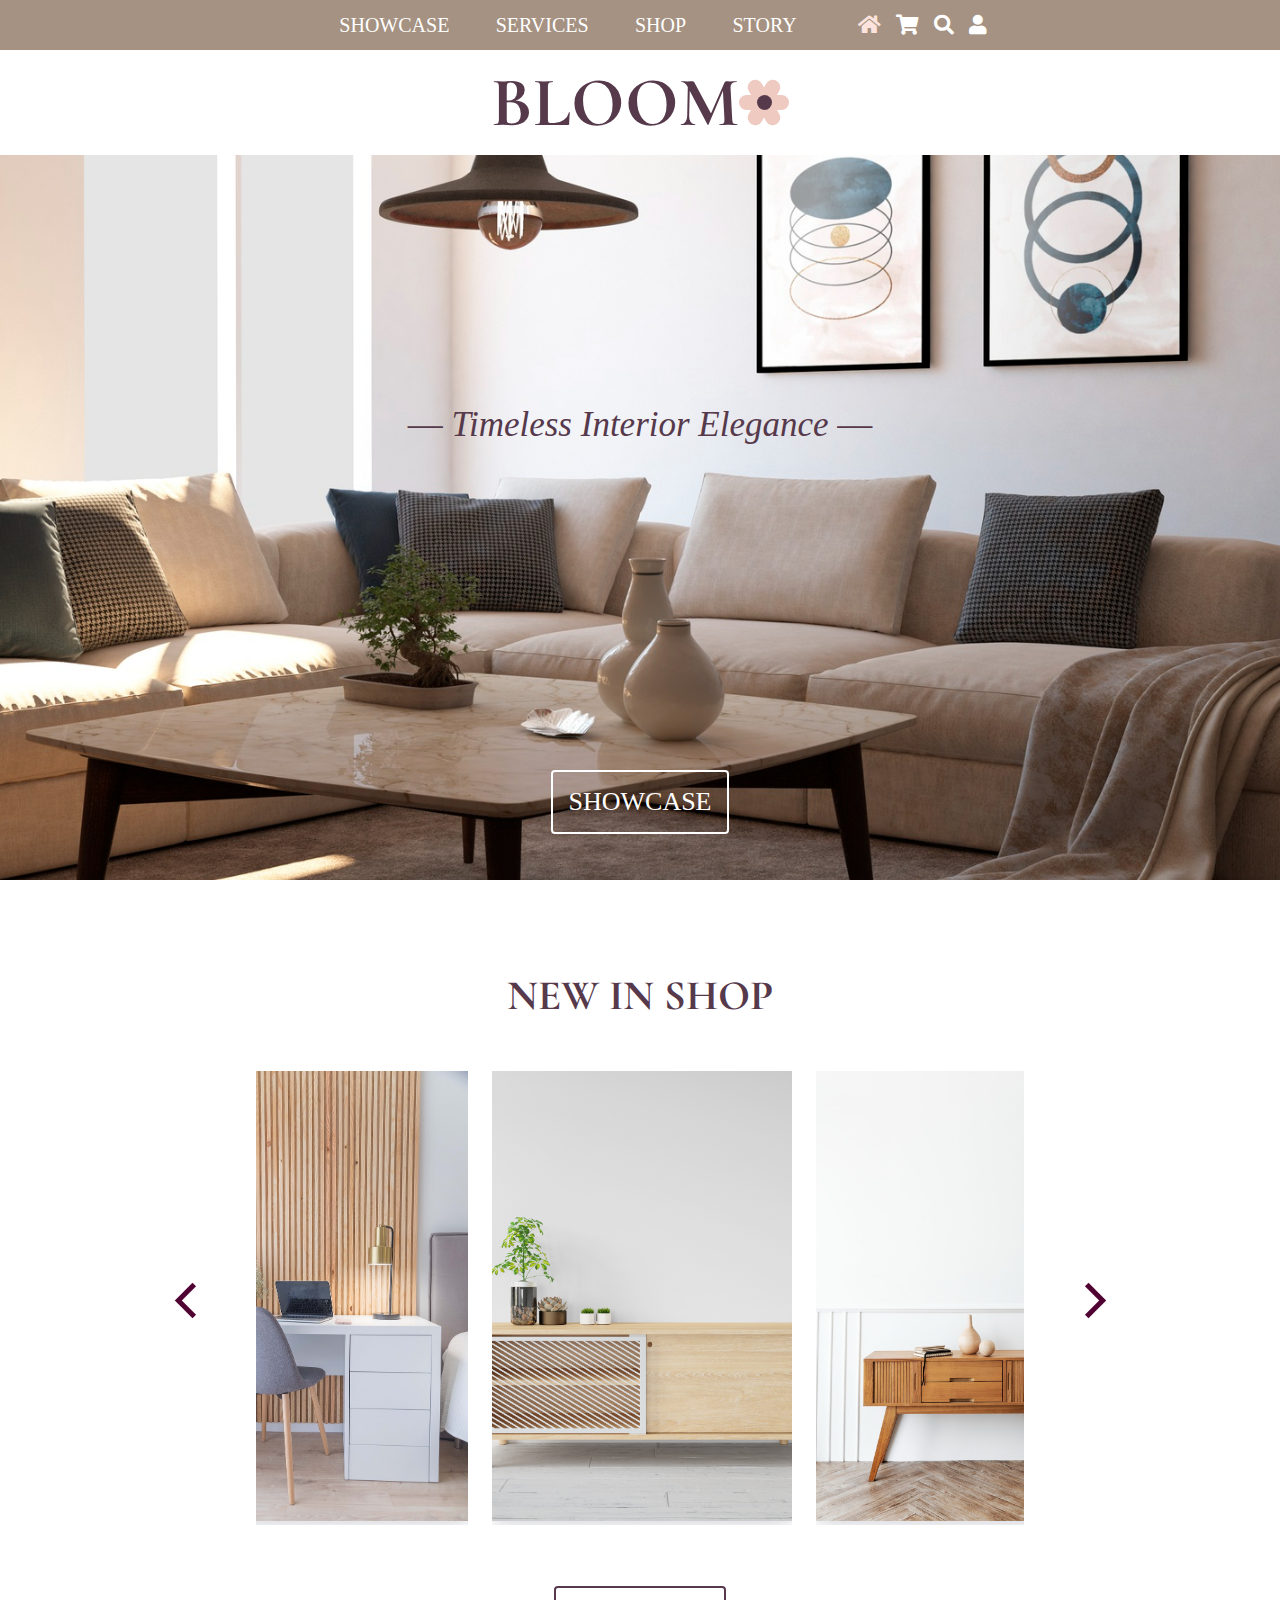
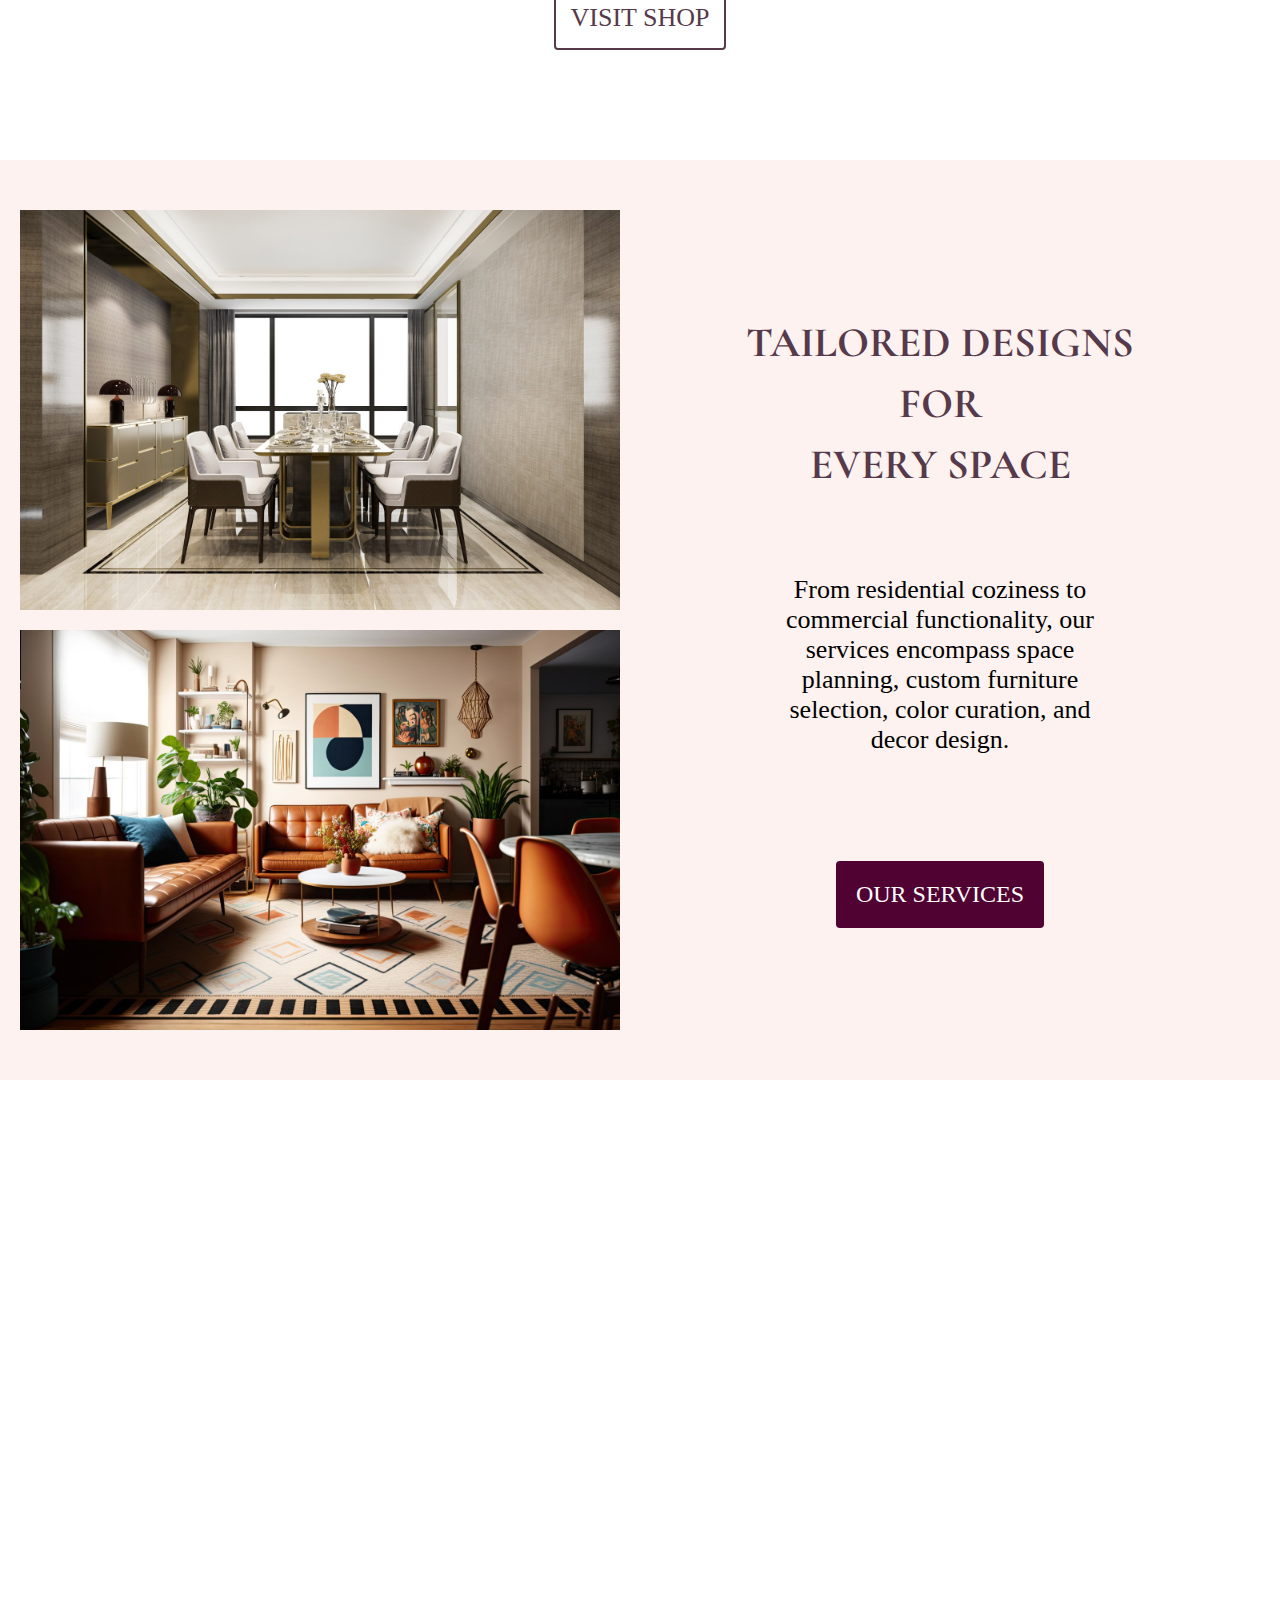
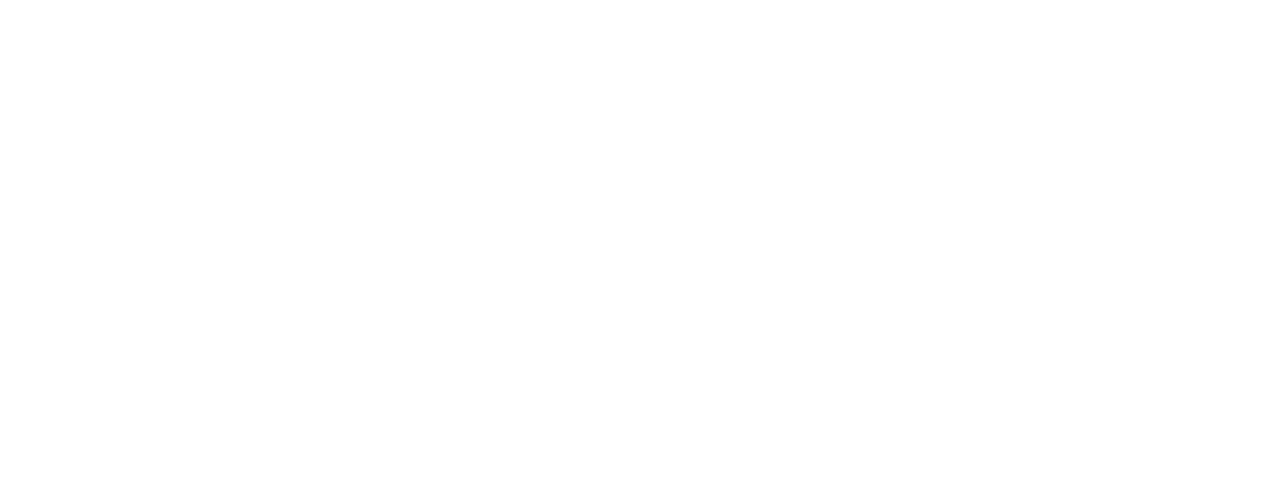
==== commit 088c7ee7: "searching by button pressing works" ====
--- a/index.html
+++ b/index.html
@@ -47,7 +47,8 @@
         </div>
       </div>
       <img class="main-img" src="images/newest2.jpg" alt="flowers">
-      <!-- <p>–– Timeless Interior Elegance ––</p> -->
+      <p>–– Timeless Interior Elegance ––</p>
+      <button class="front-showcase-button">Showcase</button>
     </div>
 
     <div class="new-view">
--- a/css/main.css
+++ b/css/main.css
@@ -196,9 +196,22 @@
     font-style: italic;
     position: absolute;
     align-self: center;
-    padding-top: 670px;
-    font-size: 42px;
+    padding-top: 320px;
+    font-size: 35px;
+    color: #56394b;
+}
+
+.front-showcase-button {
+    position: absolute;
+    align-self: center;
+    margin-top: 720px;
+    padding: 15px;
+    font-size: 26px;
+    text-transform: uppercase;
+    background-color: #56394b00;
     color: #ffffff;
+    border: 2px solid #ffffff;
+    border-radius: 4PX;
 }
 
 @media screen and (max-width: 800px) {
@@ -419,6 +432,7 @@
     background-color: #e5ddd6;
     position: relative;
     z-index: 1;
+    margin-right: 33px;
 }
 
 .card {
@@ -428,6 +442,10 @@
 .show-card {
     display: flex;
     border: 1px solid #ffffff;
+}
+
+.show-card:hover {
+    background-color: #f2f2f2;
 }
 
 .card h3 {
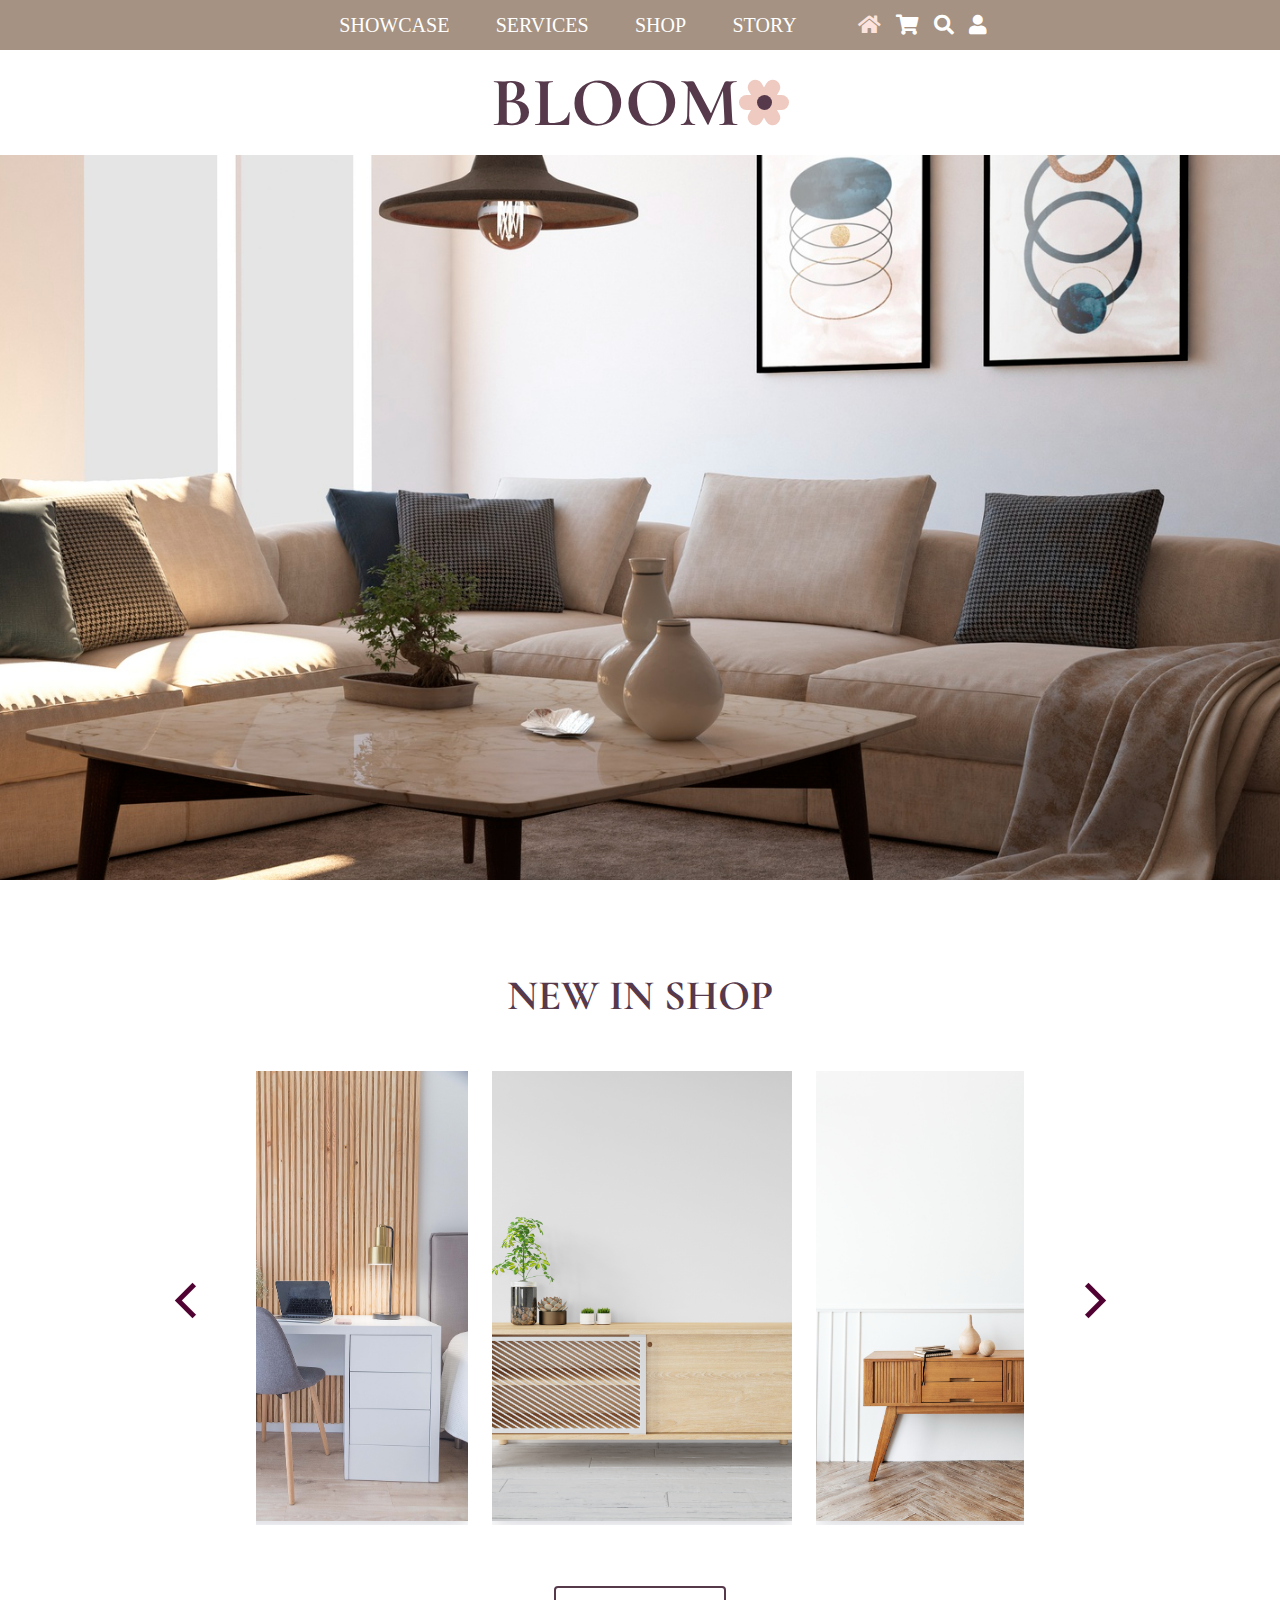
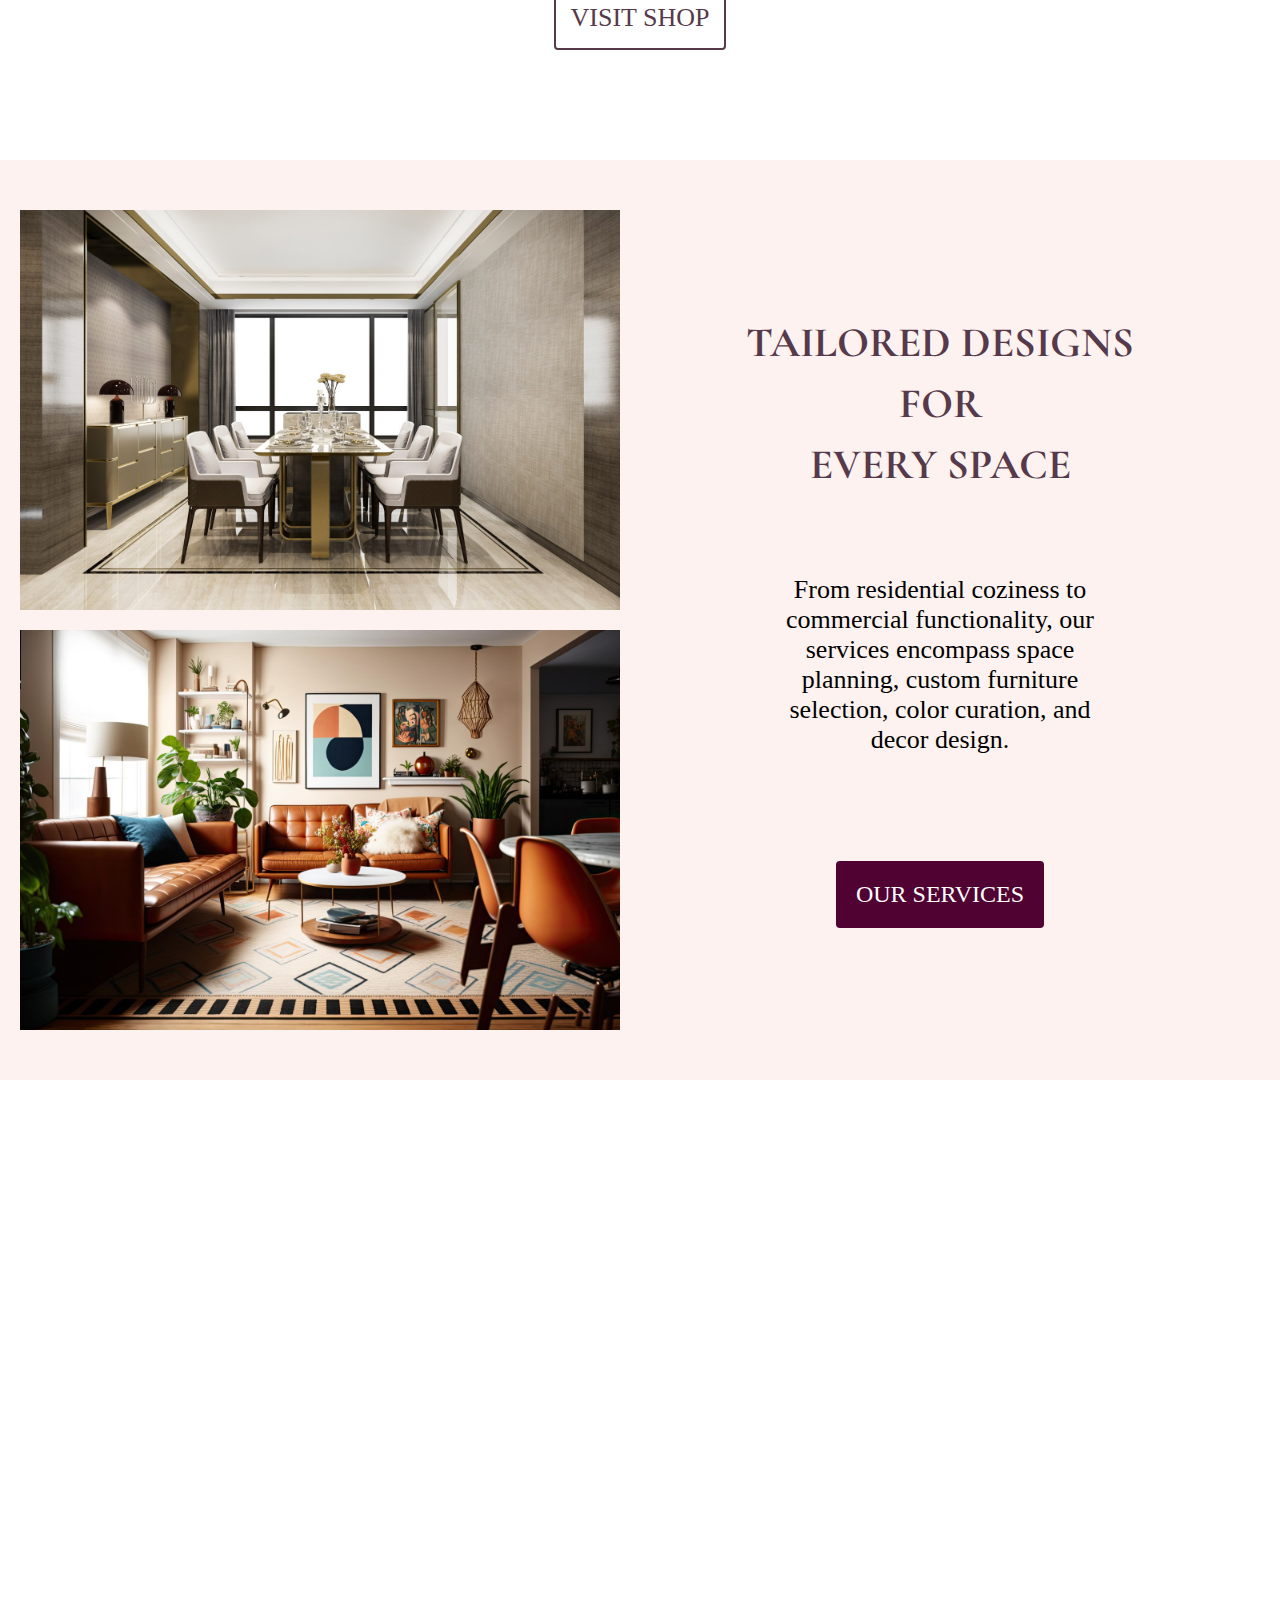
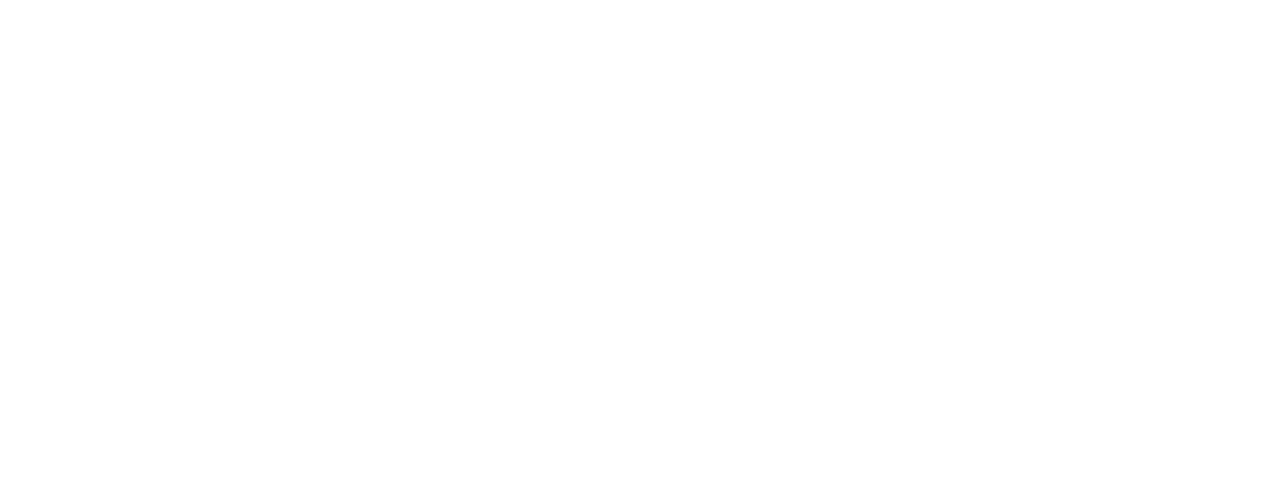
==== commit 2be95189: "emptying cart works, maybe" ====
--- a/index.html
+++ b/index.html
@@ -47,8 +47,8 @@
         </div>
       </div>
       <img class="main-img" src="images/newest2.jpg" alt="flowers">
-      <p>–– Timeless Interior Elegance ––</p>
-      <button class="front-showcase-button">Showcase</button>
+      <!-- <p>–– Timeless Interior Elegance ––</p> -->
+      <!-- <button class="front-showcase-button">Showcase</button> -->
     </div>
 
     <div class="new-view">
--- a/css/main.css
+++ b/css/main.css
@@ -438,6 +438,10 @@
 .card {
     display: none;
   }
+
+.names-card {
+    background-color: #fdf2ef;
+}
   
 .show-card {
     display: flex;
@@ -709,6 +713,18 @@
     padding: 15px;
     font-size: 20px;
     color: #ffffff;
+    text-transform: uppercase;
+}
+
+.cart-total-container button:nth-child(2),
+.cart-total-container button:nth-child(3){
+    background-color: #ffffff;
+    padding: 8px;
+    font-size: 16px;
+    width: 115px;
+    color: #500232;
+    border: 1px solid #500232;
+    align-self: center;
 }
 
 .cart-item-image {
@@ -725,12 +741,34 @@
     font-weight: 700;
 }
 
+.empty-container {
+    margin-top: 20px;
+    display: flex;
+    flex-direction: column;
+    align-items: center;
+    gap: 10px;
+}
+
+.empty-container p {
+    margin: 0;
+    font-size: 20px;
+}
+
+.back-button {
+    margin-top: 50px;
+    background-color: #56394b;
+    padding: 15px;
+    font-size: 20px;
+    color: #ffffff;
+    text-transform: uppercase;
+}
+
 @media (max-width: 1000px) {
     .cart-total-container {
         position: absolute;
     }
     .cart-items-container {
         position: absolute;
-        margin-top: 380px;
+        margin-top: 430px;
     }
 }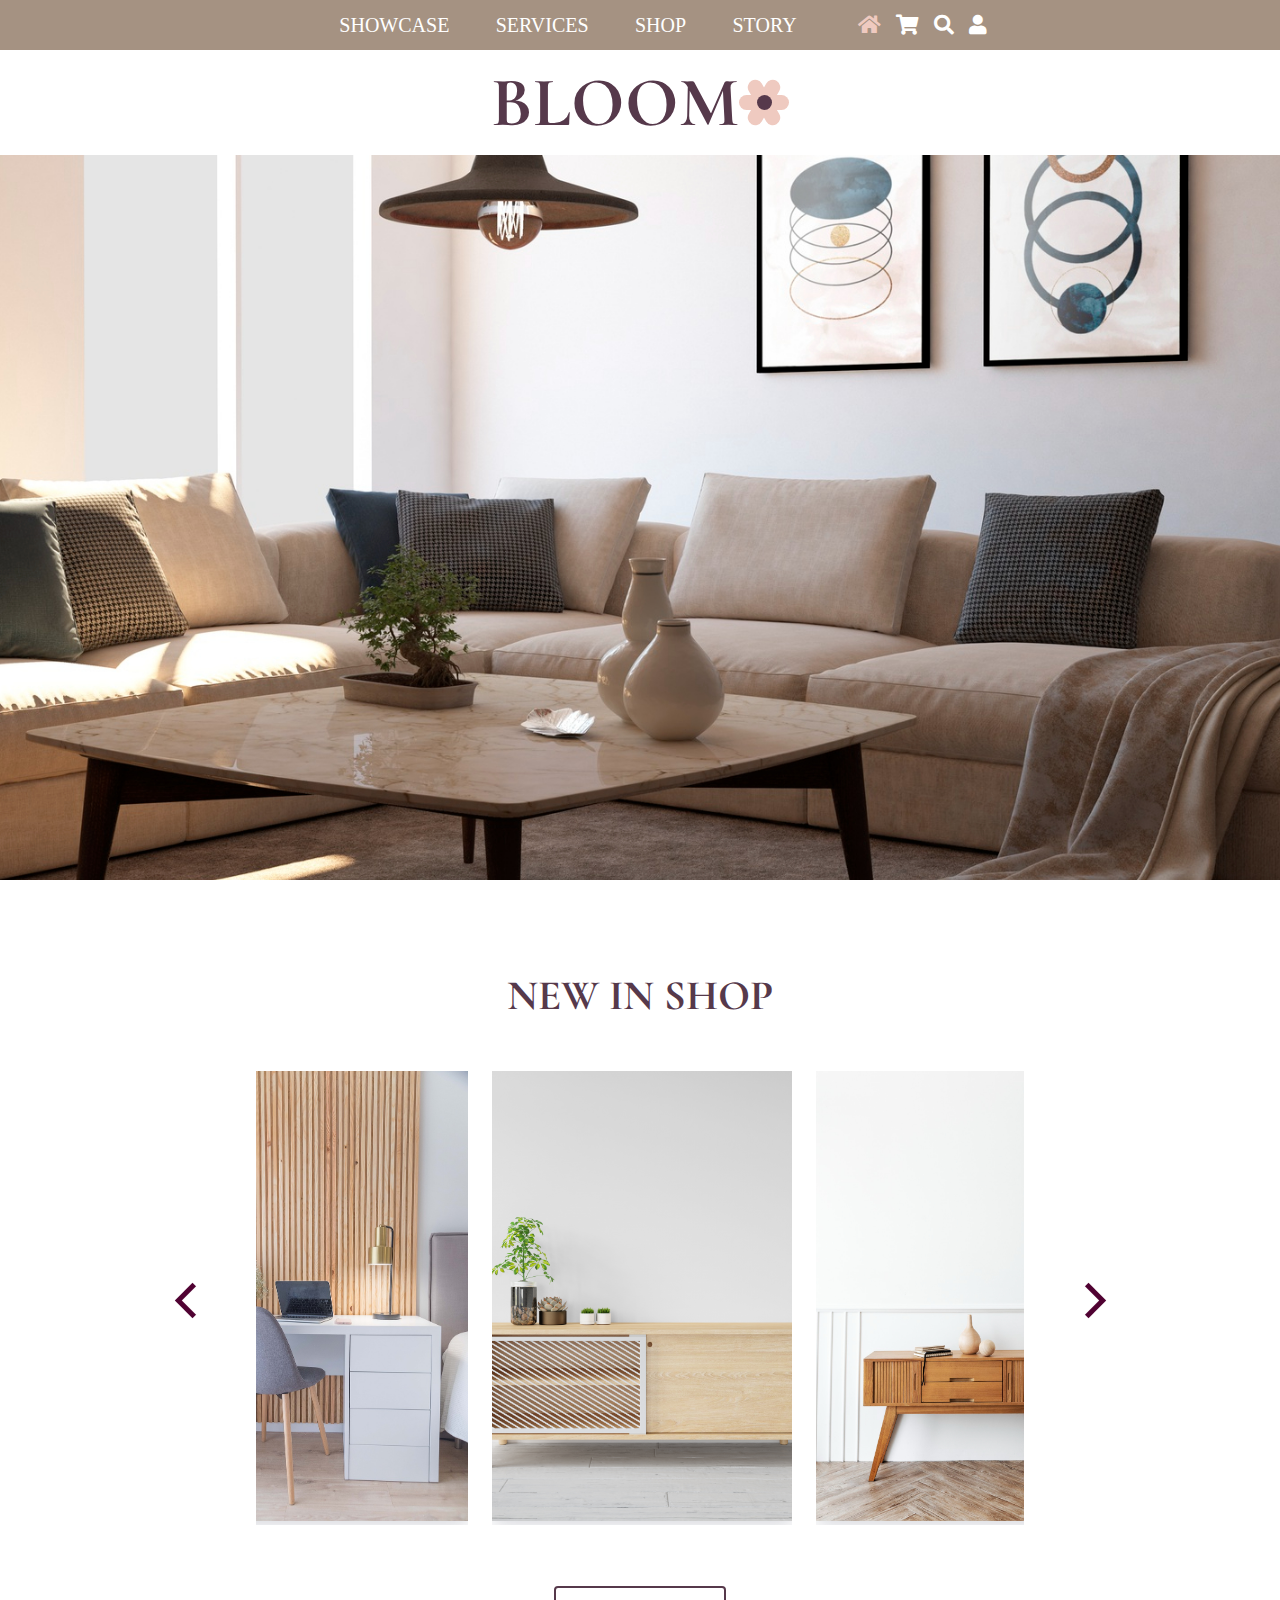
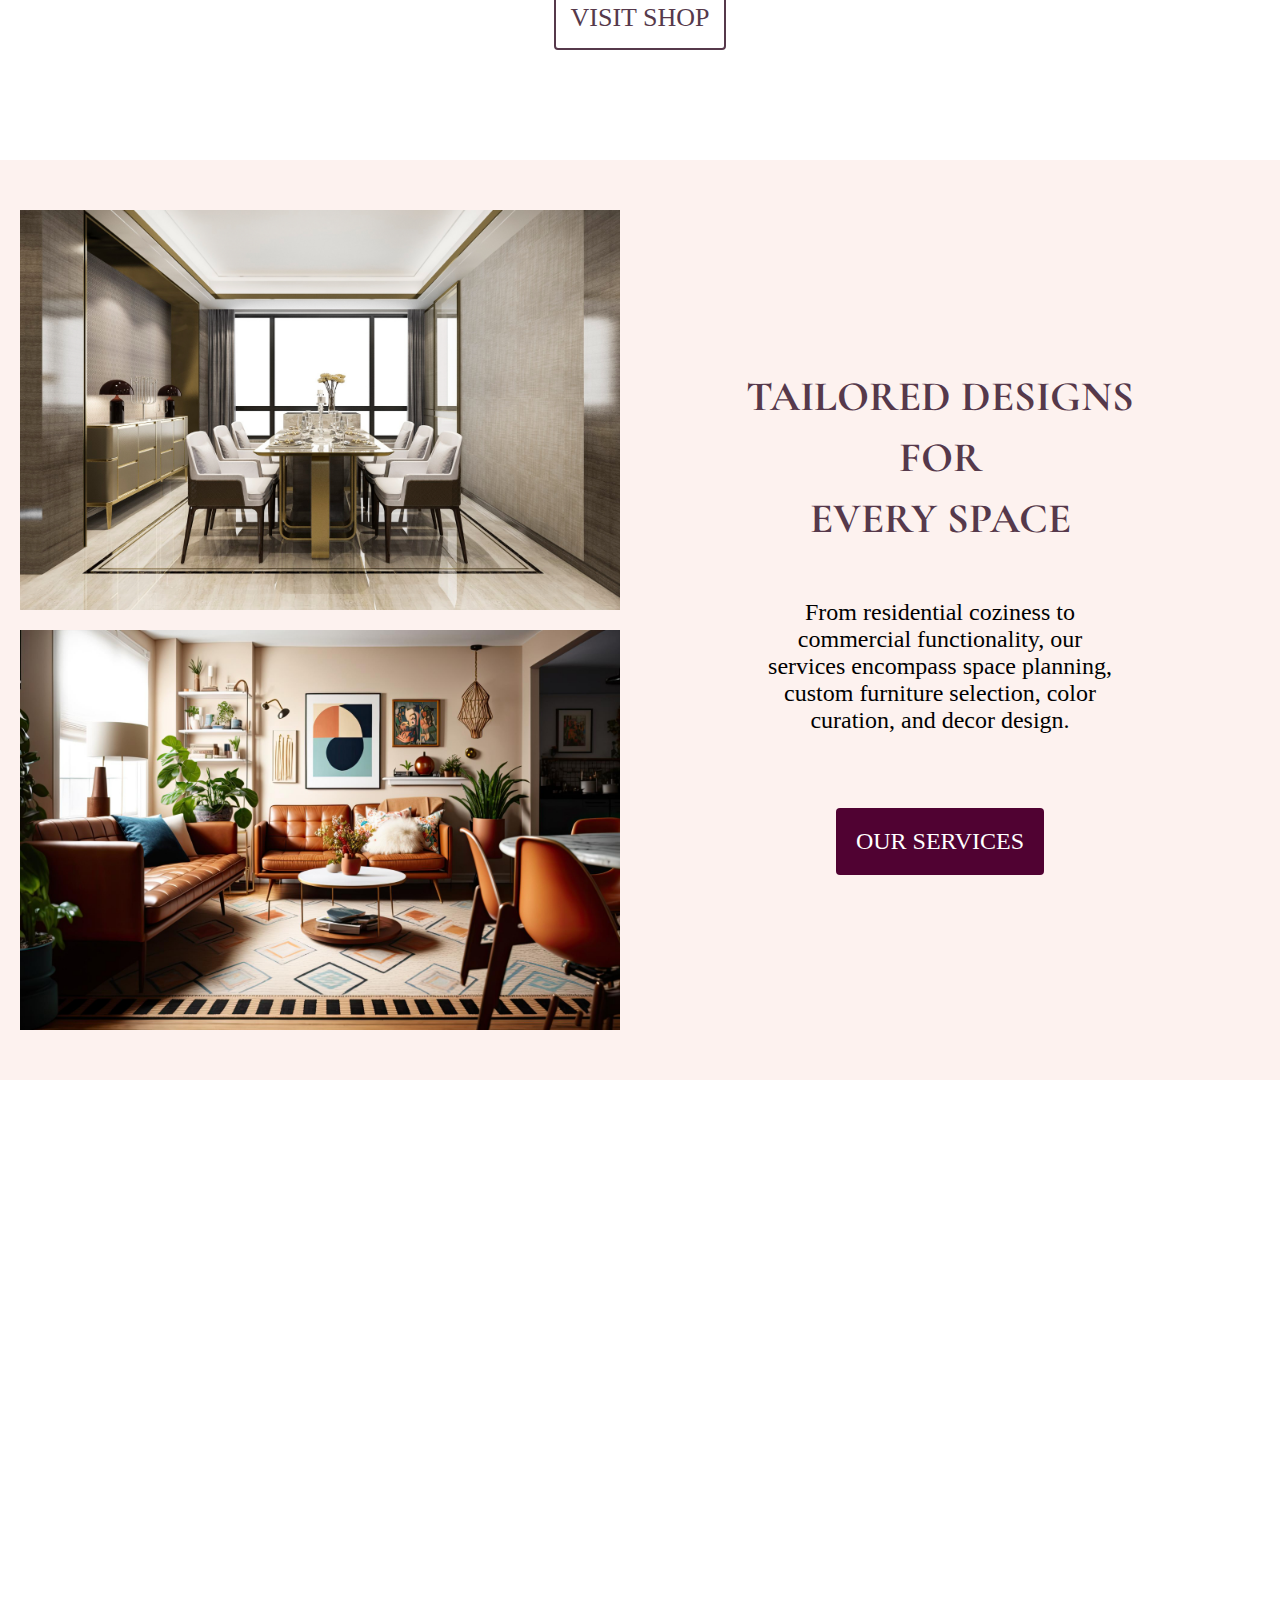
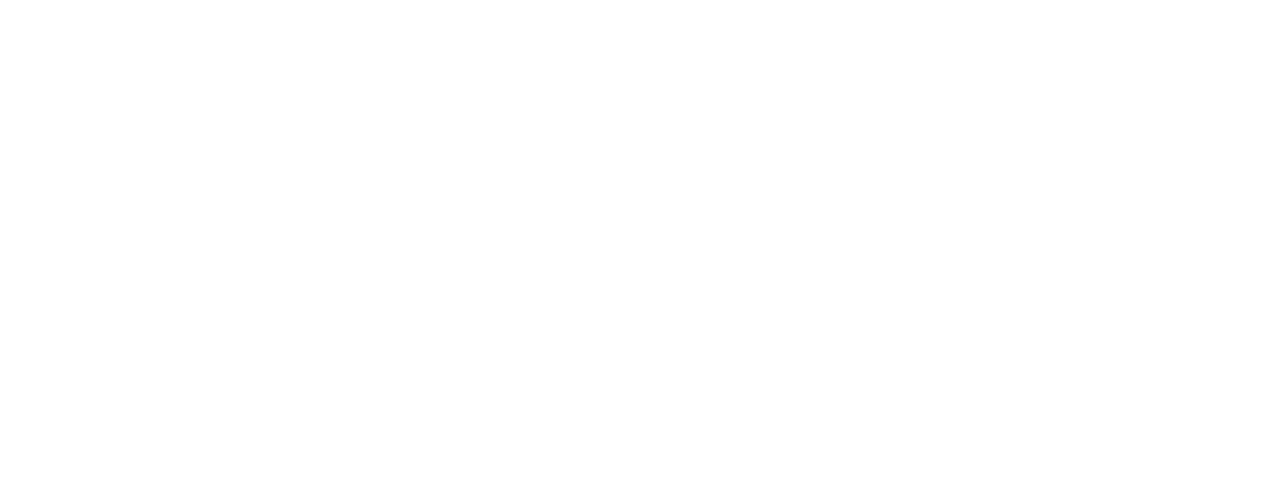
==== commit 174dcc2a: "services updated" ====
--- a/index.html
+++ b/index.html
@@ -25,7 +25,7 @@
       </div>
       <ul class="menu" id="menu">
           <li>Showcase</li>
-          <li>Services</li>
+          <li onclick="openServices()">Services</li>
           <li onclick="openShop()">Shop</li>
           <li>Story</li>
       </ul>
@@ -88,7 +88,7 @@
           space planning, custom furniture selection, color curation,
            and decor design.</p>
   
-        <button class="services-button">Our Services</button>
+        <button onclick="openServices()" class="services-button">Our Services</button>
       </div>
     </div>
   
--- a/css/main.css
+++ b/css/main.css
@@ -60,7 +60,7 @@
 }
 
 nav li:hover, .nav-active {
-    color: #fce3dd
+    color: #efcac0;
 }
 
 .menu-icon:hover .bar {
@@ -349,7 +349,6 @@
 
 .services-images {
     display: flex;
-    /* background-color: #500232; */
     flex-direction: column;
     gap: 20px;
 }
@@ -366,7 +365,7 @@
 
 .rooms-view img {
     width: 600px;
-    height: 400px;
+    height: auto;
 }
 
 .rooms-view h1 {
@@ -377,8 +376,8 @@
 }
 
 .rooms-view p {
-    margin-top: 80px;
-    font-size: 26px;
+    margin-top: 50px;
+    font-size: 24px;
     width: 350px;
 }
 
@@ -390,7 +389,40 @@
     border-radius: 4px;
     background-color: #500232;
     color: #ffffff;
-    margin-top: 80px;
+    margin-top: 50px;
+}
+
+@media screen and (max-width: 1200px) {
+    .rooms-view {
+        flex-direction: column-reverse;
+        align-items: center;
+    }
+
+    .services-images {
+        align-items: center;
+        margin-top: 70px;
+    }
+
+    .rooms-view img {
+        width: 80%;
+    }
+
+    .services-text {
+        padding: 20px;
+    }
+}
+
+@media screen and (max-width: 800px) {
+    .rooms-view h1 {
+        font-size: 32px;
+    }
+    .rooms-view p {
+        font-size: 18px;
+    }
+    .services-button {
+        font-size: 20px;
+        padding: 15px;
+    }
 }
 
 /* shop grid */
@@ -689,6 +721,7 @@
     width: 40px;
     padding-bottom: 5px;
     font-size: 24px;
+    border-radius: 4px;
 }
 
 .cart-total-container {
@@ -714,6 +747,7 @@
     font-size: 20px;
     color: #ffffff;
     text-transform: uppercase;
+    border-radius: 4px;
 }
 
 .cart-total-container button:nth-child(2),
@@ -725,6 +759,7 @@
     color: #500232;
     border: 1px solid #500232;
     align-self: center;
+    border-radius: 4px;
 }
 
 .cart-item-image {
@@ -761,6 +796,7 @@
     font-size: 20px;
     color: #ffffff;
     text-transform: uppercase;
+    border-radius: 4px;
 }
 
 @media (max-width: 1000px) {
@@ -771,4 +807,97 @@
         position: absolute;
         margin-top: 430px;
     }
-}+}
+
+/* Services */
+
+.services-header {
+    margin-top: 100px;
+    text-transform: uppercase;
+    font-weight: 0;
+    text-align: center;
+    font-size: 46px;
+    width: 100%;
+}
+
+.services-container {
+    max-width: 2000px;
+}
+
+.packages-container, .individual-container {
+    display: flex;
+    flex-direction: column;
+    align-items: center;
+    margin: 30px 0;
+}
+
+.sub-header {
+    font-size: 38px;
+    margin-bottom: 30px;
+}
+
+.packages-list, .individual-list {
+    display: flex;
+    flex-wrap: wrap;
+    justify-content: center;
+    gap: 20px;
+}
+
+.package-item, .individual-item {
+    width: 350px;
+    height: 230px;
+    background-color: #ffefeb;
+    display: flex;
+    flex-direction: column;
+    padding: 25px;
+    border-radius: 10px;
+}
+
+.package-item:nth-child(3) {
+    background-color: #efcac0;
+}
+
+.package-item:nth-child(2) {
+    background-color: #fce3dd;
+}
+
+.package-item h3, .individual-item h3 {
+    font-size: 28px;
+    font-weight: 100;
+    margin-bottom: 0px;
+    color: #000000;
+    text-align: center;
+}
+
+.hidden-container {
+    display: none;
+}
+
+.package-list, .individual-list {
+    font-size: 20px;
+    list-style-type: disc;
+    list-style-position: inside;
+    padding-left: 20px;
+    list-style-position: outside;
+}
+
+.package-list li {
+    margin: 10px;
+}
+
+.package-item p {
+    font-size: 22px;
+    align-self: center;
+}
+
+.details-button {
+    padding: 15px;
+    font-size: 18px;
+    width: auto;
+    text-transform: uppercase;
+    align-self: center;
+    background-color: #56394b;
+    border-radius: 4px;
+    color: #ffffff;
+    margin-top: 10px;
+}
